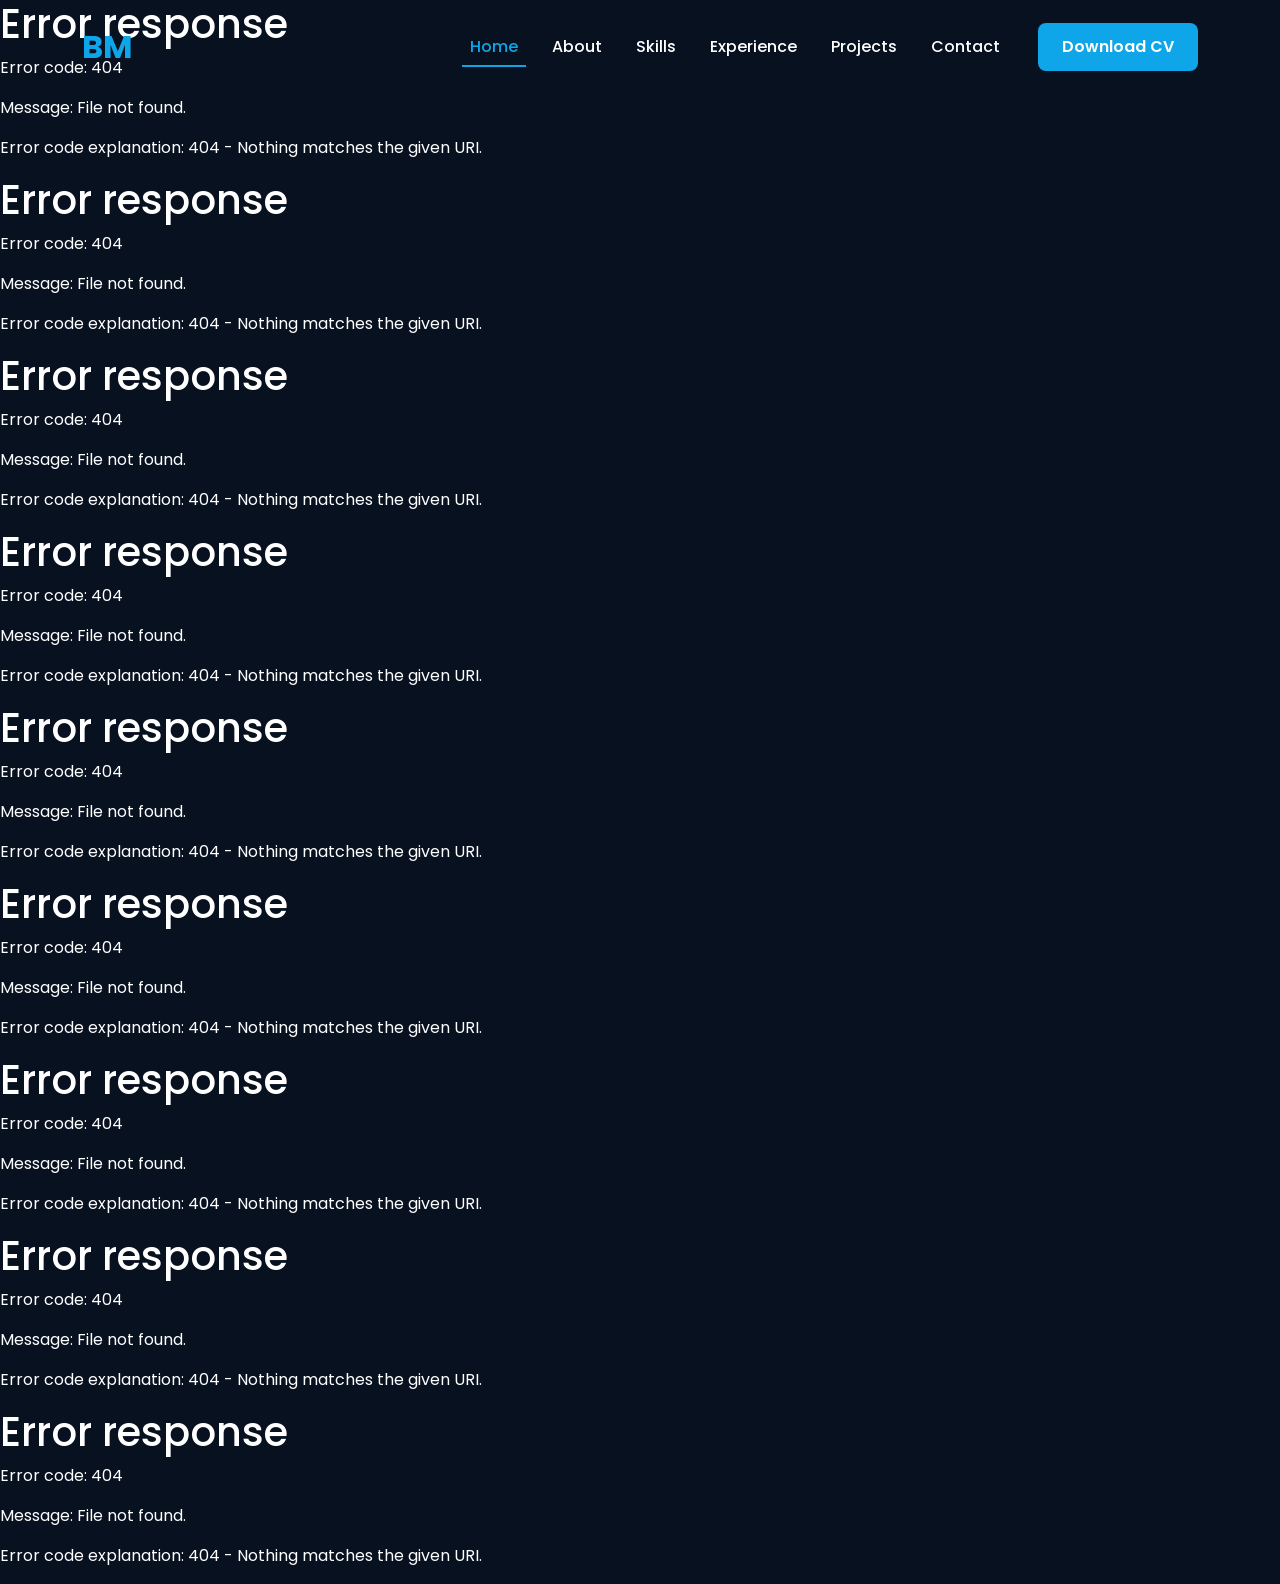
==== index.html @ cdaa511b "Initial portfolio project setup" ====
<!DOCTYPE html>
<html lang="en">

<head>

    <meta charset="UTF-8">

    <meta name="viewport" content="width=device-width, initial-scale=1.0">

    <title>Bittu Majumder | Frontend Developer</title>

    <!-- Bootstrap -->

    <link href="https://cdn.jsdelivr.net/npm/bootstrap@5.3.7/dist/css/bootstrap.min.css" rel="stylesheet">

    <!-- Font Awesome -->

    <link rel="stylesheet"
        href="https://cdnjs.cloudflare.com/ajax/libs/font-awesome/6.7.2/css/all.min.css">

    <!-- Google Font -->

    <link rel="preconnect" href="https://fonts.googleapis.com">

    <link rel="preconnect" href="https://fonts.gstatic.com" crossorigin>

    <link href="https://fonts.googleapis.com/css2?family=Poppins:wght@300;400;500;600;700;800&display=swap"
        rel="stylesheet">

    <!-- CSS -->

    <link rel="stylesheet" href="css/style.css">

    <link rel="stylesheet" href="css/responsive.css">

</head>

<body>

    <div id="navbar"></div>

    <div id="hero"></div>

    <div id="about"></div>

    <div id="skills"></div>

    <div id="experience"></div>

    <div id="education"></div>

    <div id="project"></div>

    <div id="certificate"></div>

    <div id="contact"></div>

    <div id="footer"></div>

    <!-- Bootstrap -->

    <script src="https://cdn.jsdelivr.net/npm/bootstrap@5.3.7/dist/js/bootstrap.bundle.min.js"></script>

    <!-- Include -->

    <script src="js/include.js"></script>

    <!-- JS -->

    <script src="js/script.js"></script>

</body>

</html>
---- css/style.css ----
/*====================================

        Common CSS Start

====================================*/

*{

    margin:0;
    padding:0;
    box-sizing:border-box;

}

body{

    font-family:'Poppins',sans-serif;
    background:#08111f;
    color:#ffffff;
    overflow-x:hidden;

}

a{

    text-decoration:none;

}

ul{

    list-style:none;
    margin:0;
    padding:0;

}

img{

    width:100%;
    display:block;

}

/*====================================

        Navbar Start

====================================*/

.main_menu{

    width:100%;
    padding:18px 0;
    position:fixed;
    top:0;
    left:0;
    z-index:999;
    transition:.4s;
}

.logo{

    color:#fff !important;
    font-size:32px;
    font-weight:700;
}

.logo span{

    color:#0ea5e9;

}

.menu_list li{

    margin-left:18px;

}

.menu_list li a{

    color:#fff;
    font-size:16px;
    font-weight:500;
    transition:.3s;
    position:relative;

}

.menu_list li a:hover{

    color:#0ea5e9;

}

.menu_list li a::after{

    position:absolute;
    content:"";
    left:0;
    bottom:0;
    width:0%;
    height:2px;
    background:#0ea5e9;
    transition:.3s;

}

.menu_list li a:hover::after{

    width:100%;

}

.cv_btn{

    margin-left:30px;
    padding:12px 24px;
    border-radius:8px;
    background:#0ea5e9;
    color:#fff;
    font-weight:600;
    transition:.3s;

}

.cv_btn:hover{

    background:#0284c7;
    color:#fff;

}

.menu_btn{

    border:none;

}

.menu_btn:focus{

    box-shadow:none;

}

.menu_btn i{

    color:#fff;
    font-size:28px;

}

.menu_list li a.active{

    color:#0ea5e9 !important;

}

.menu_list li a.active::after{

    width:100%;

}

/*====================================

        Mobile Menu

====================================*/

@media(max-width:991px){

.main_menu{

    background:#08111f;
    padding:15px 0;

}

.menu_list{

    margin-top:20px;

}

.menu_list li{

    margin-left:0;
    margin-bottom:12px;

}

.cv_btn{

    display:inline-block;
    margin-top:15px;
    margin-left:0;

}

}
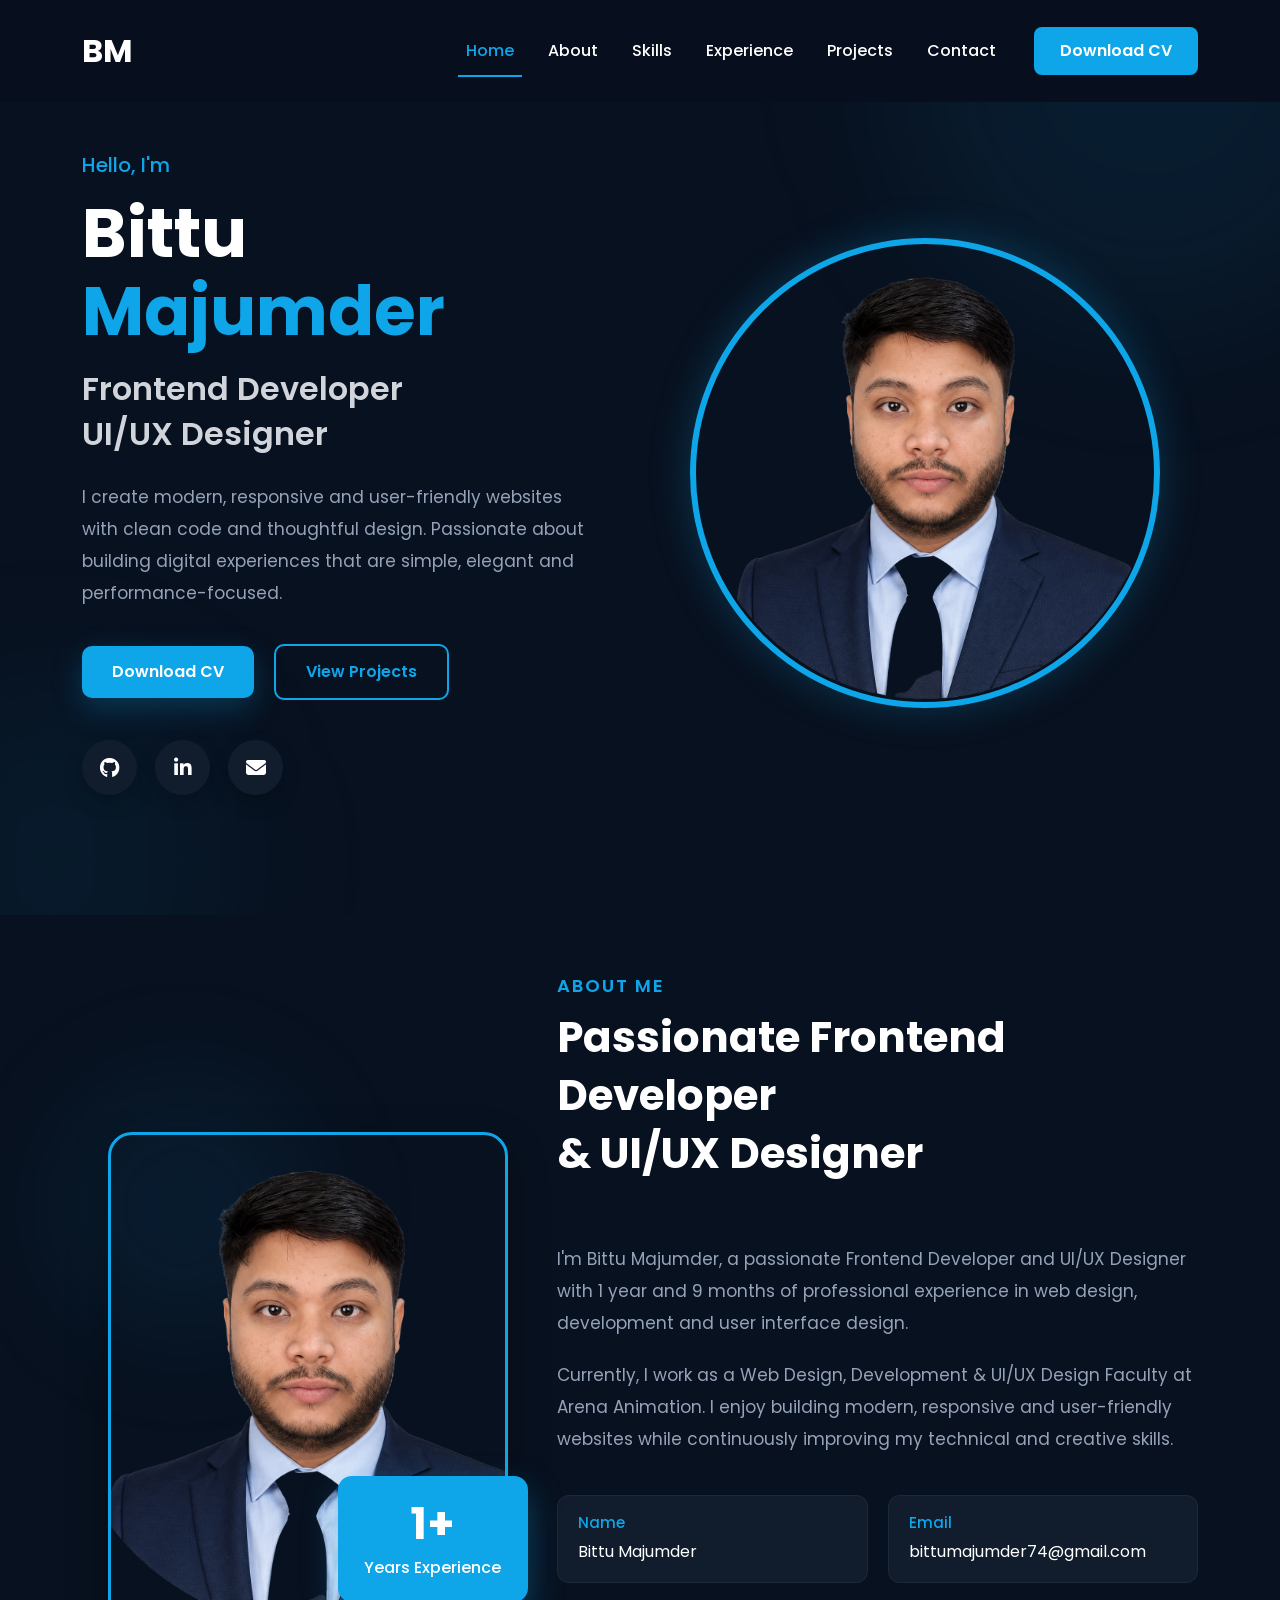
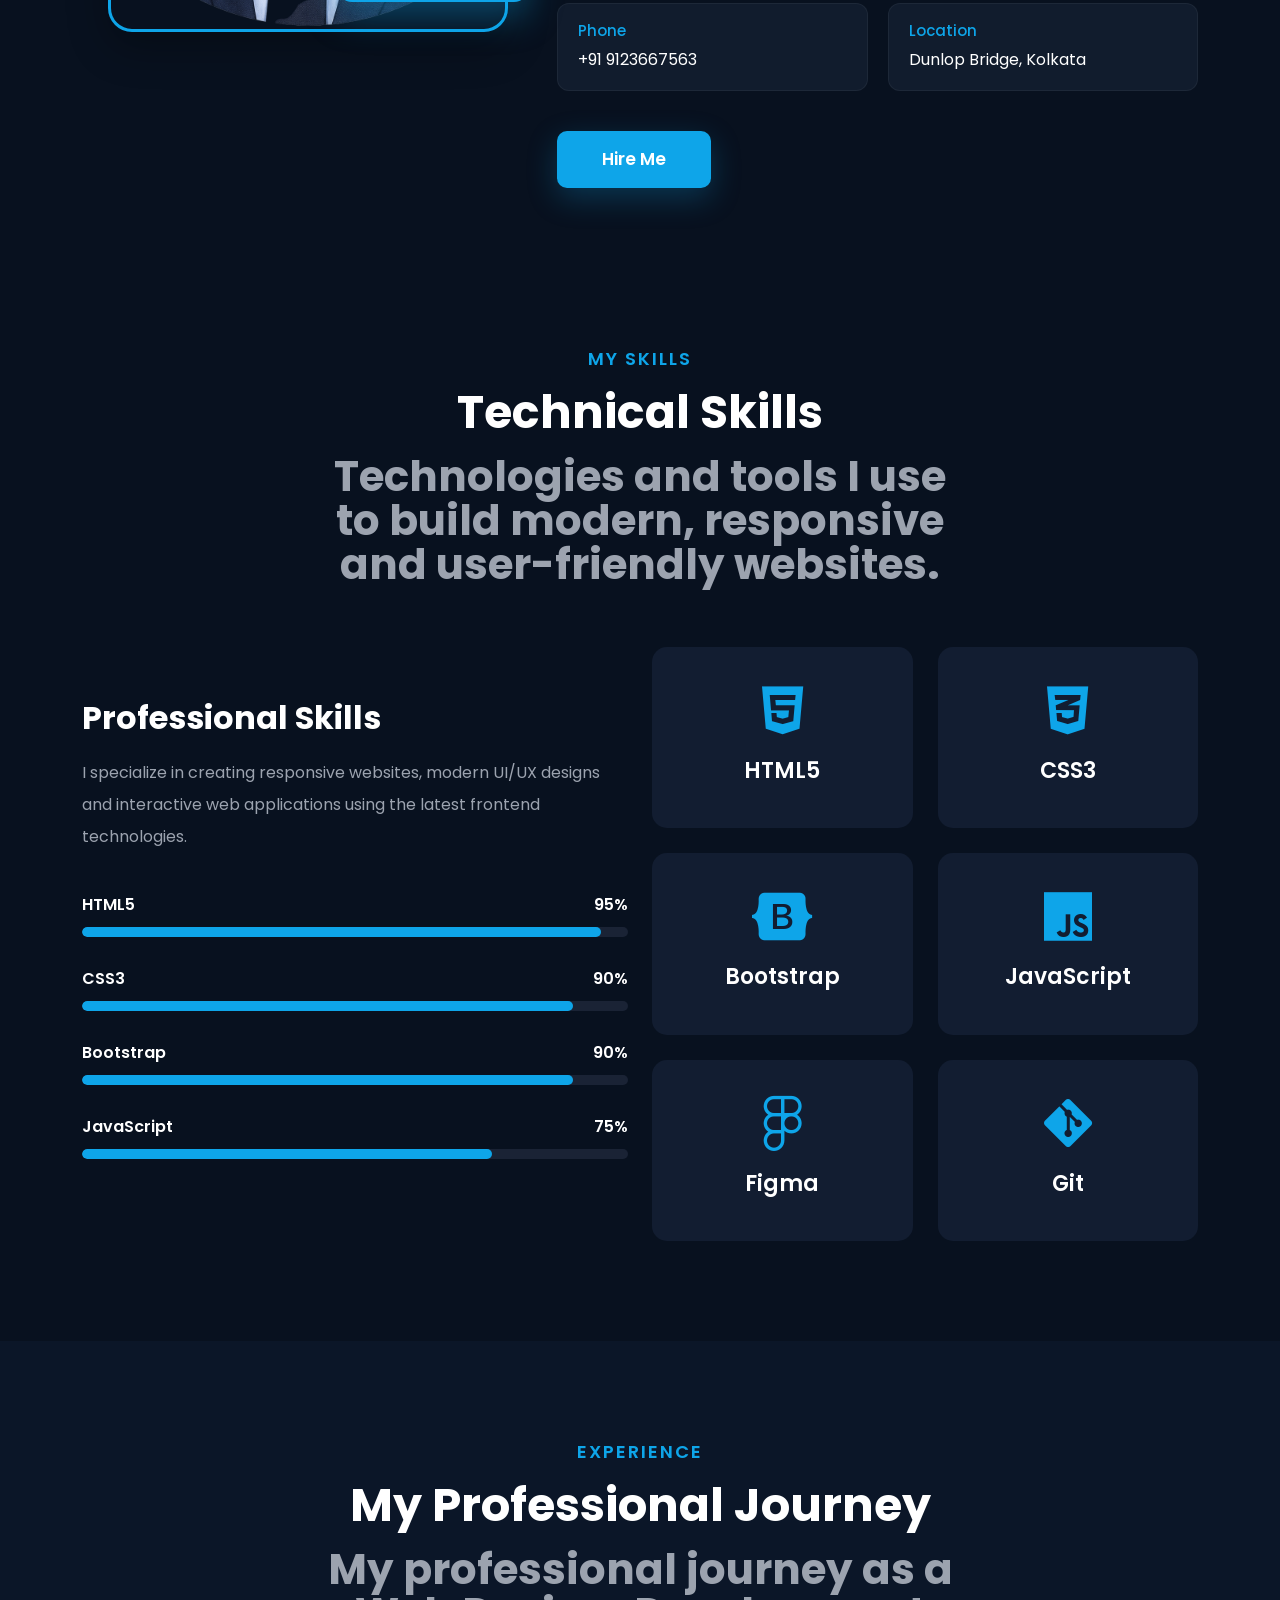
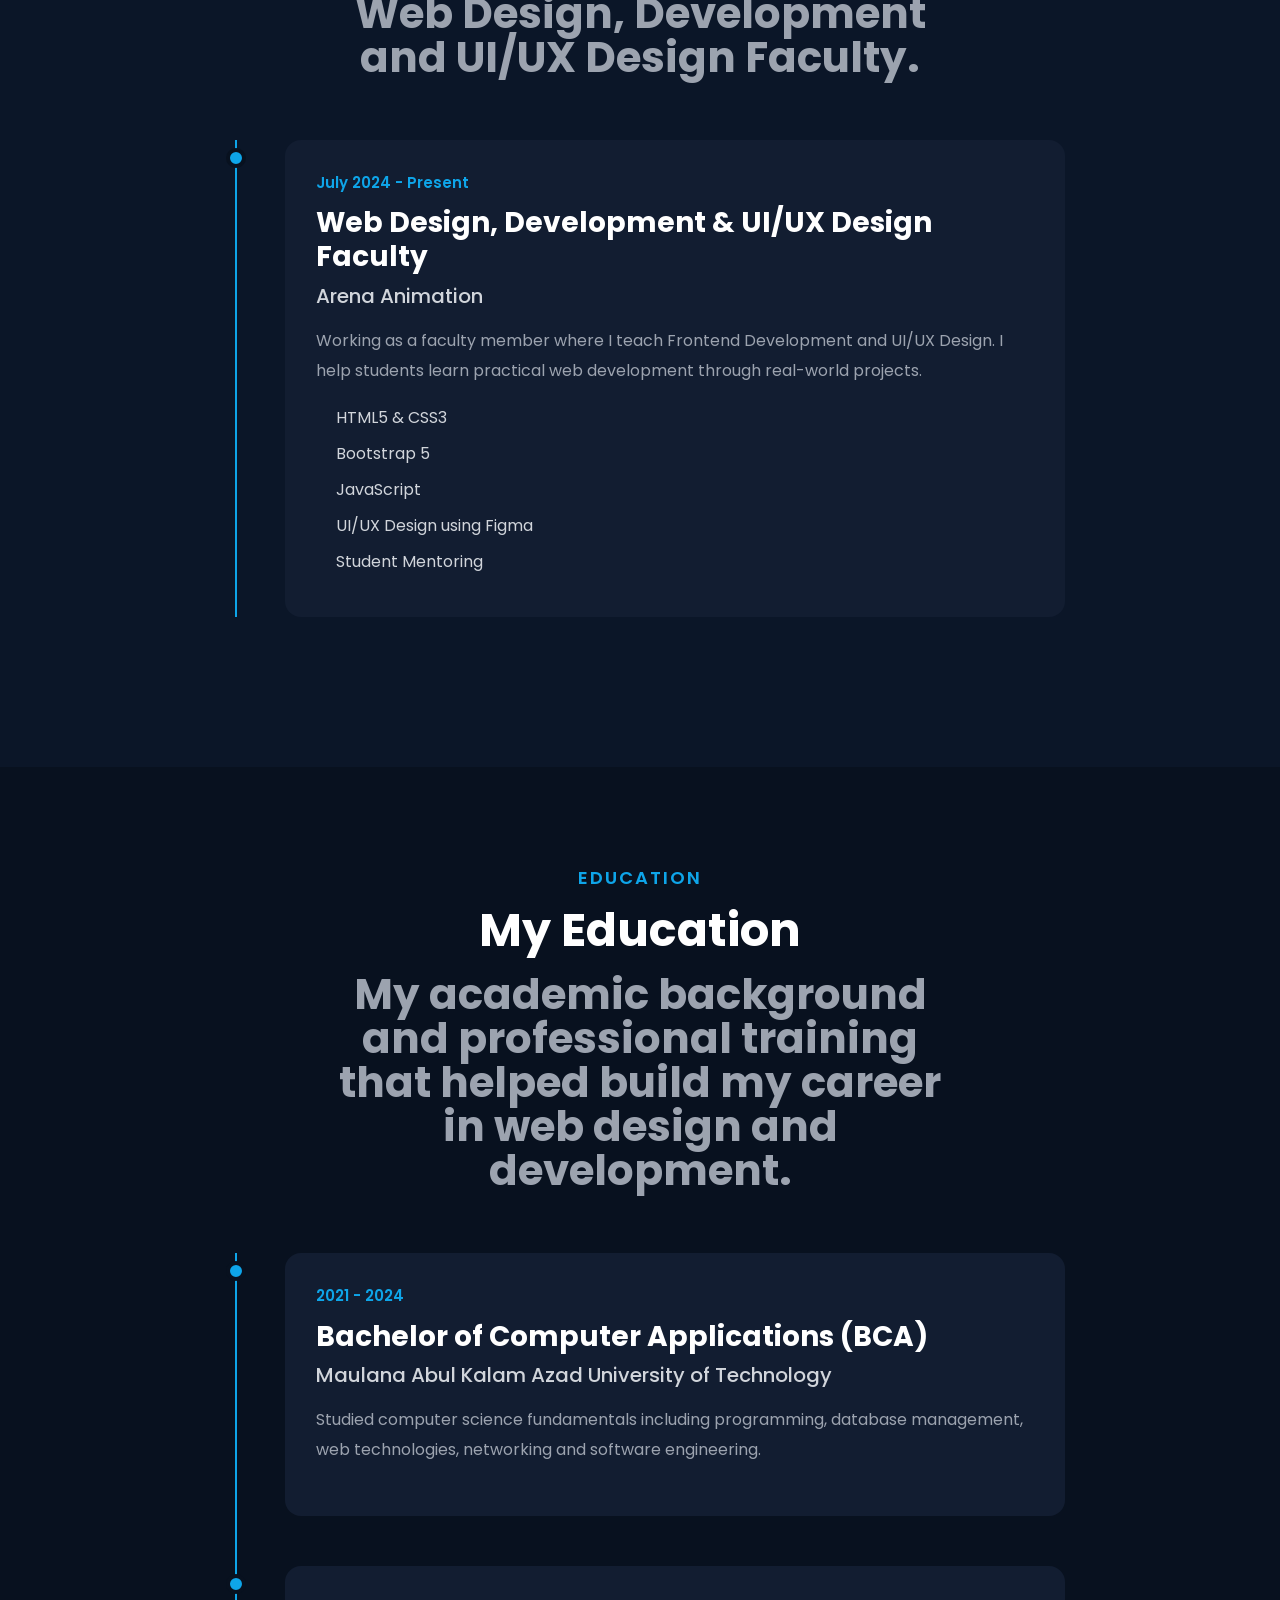
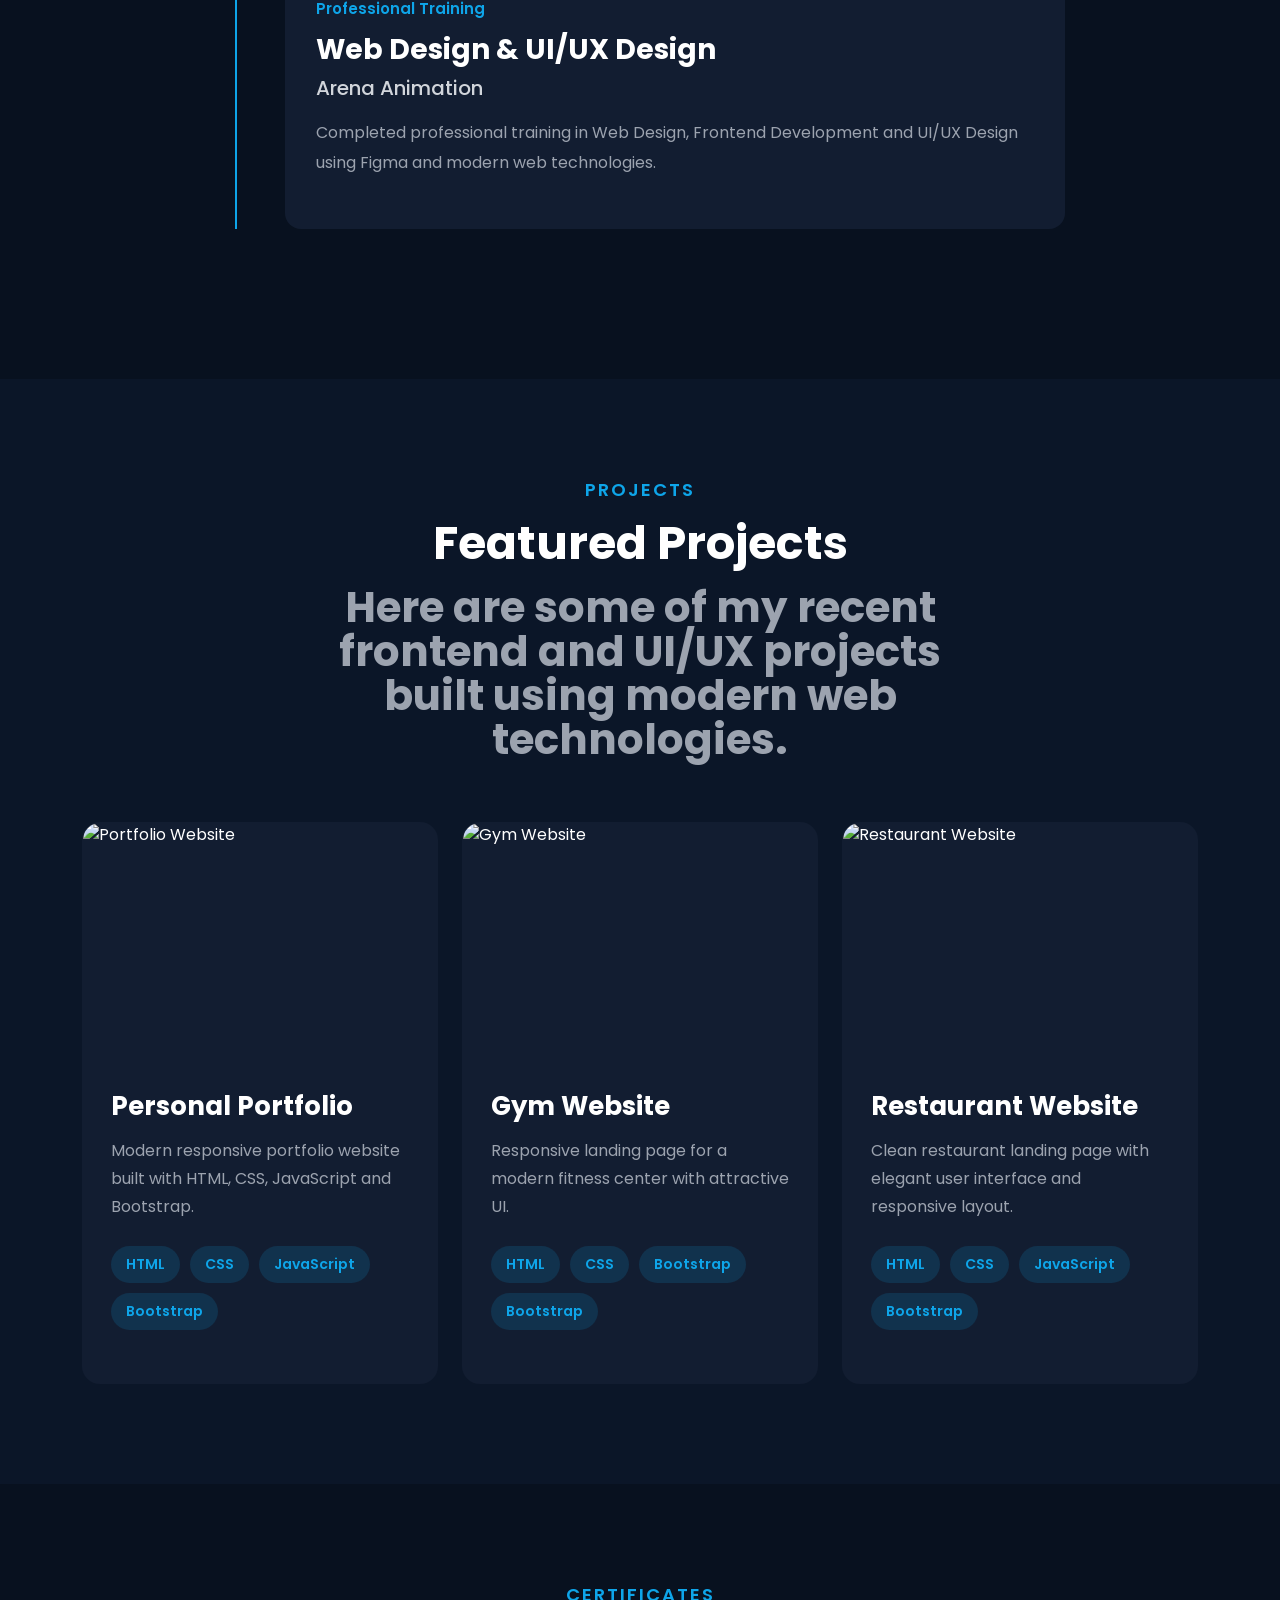
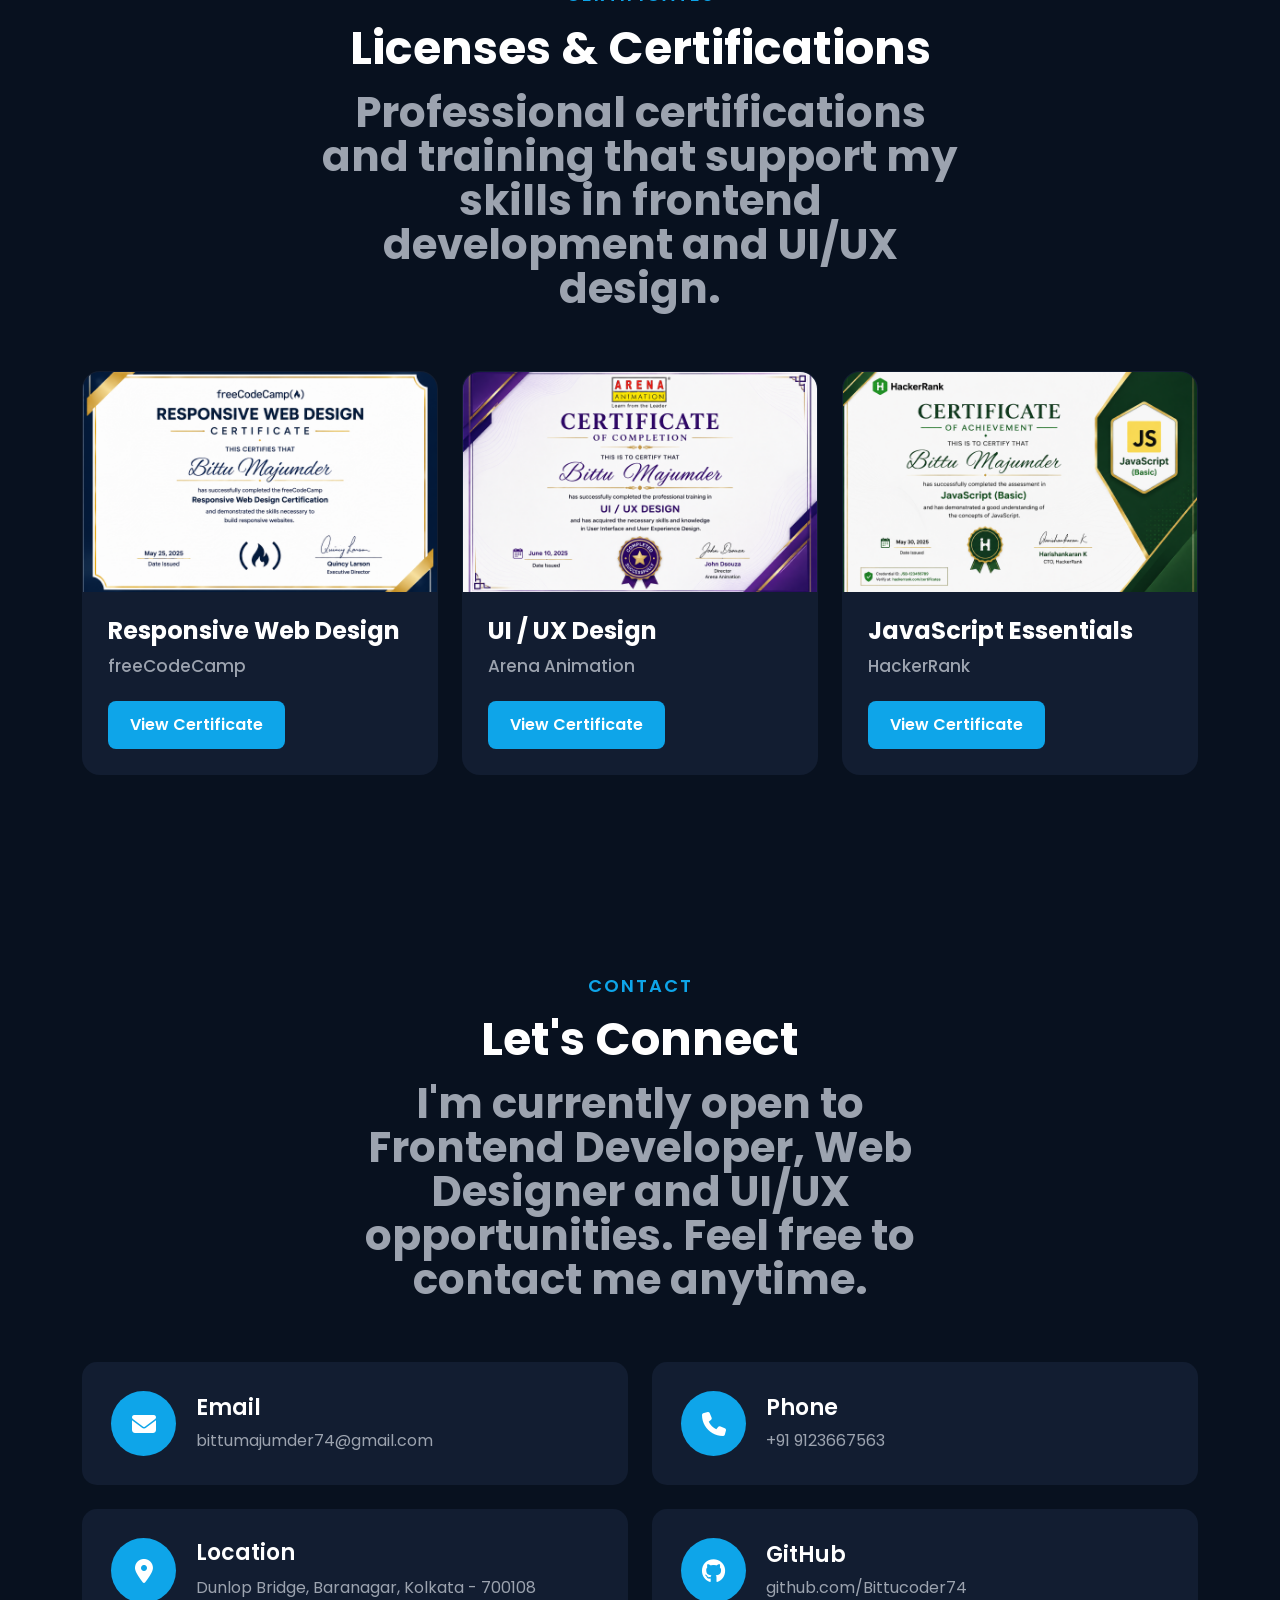
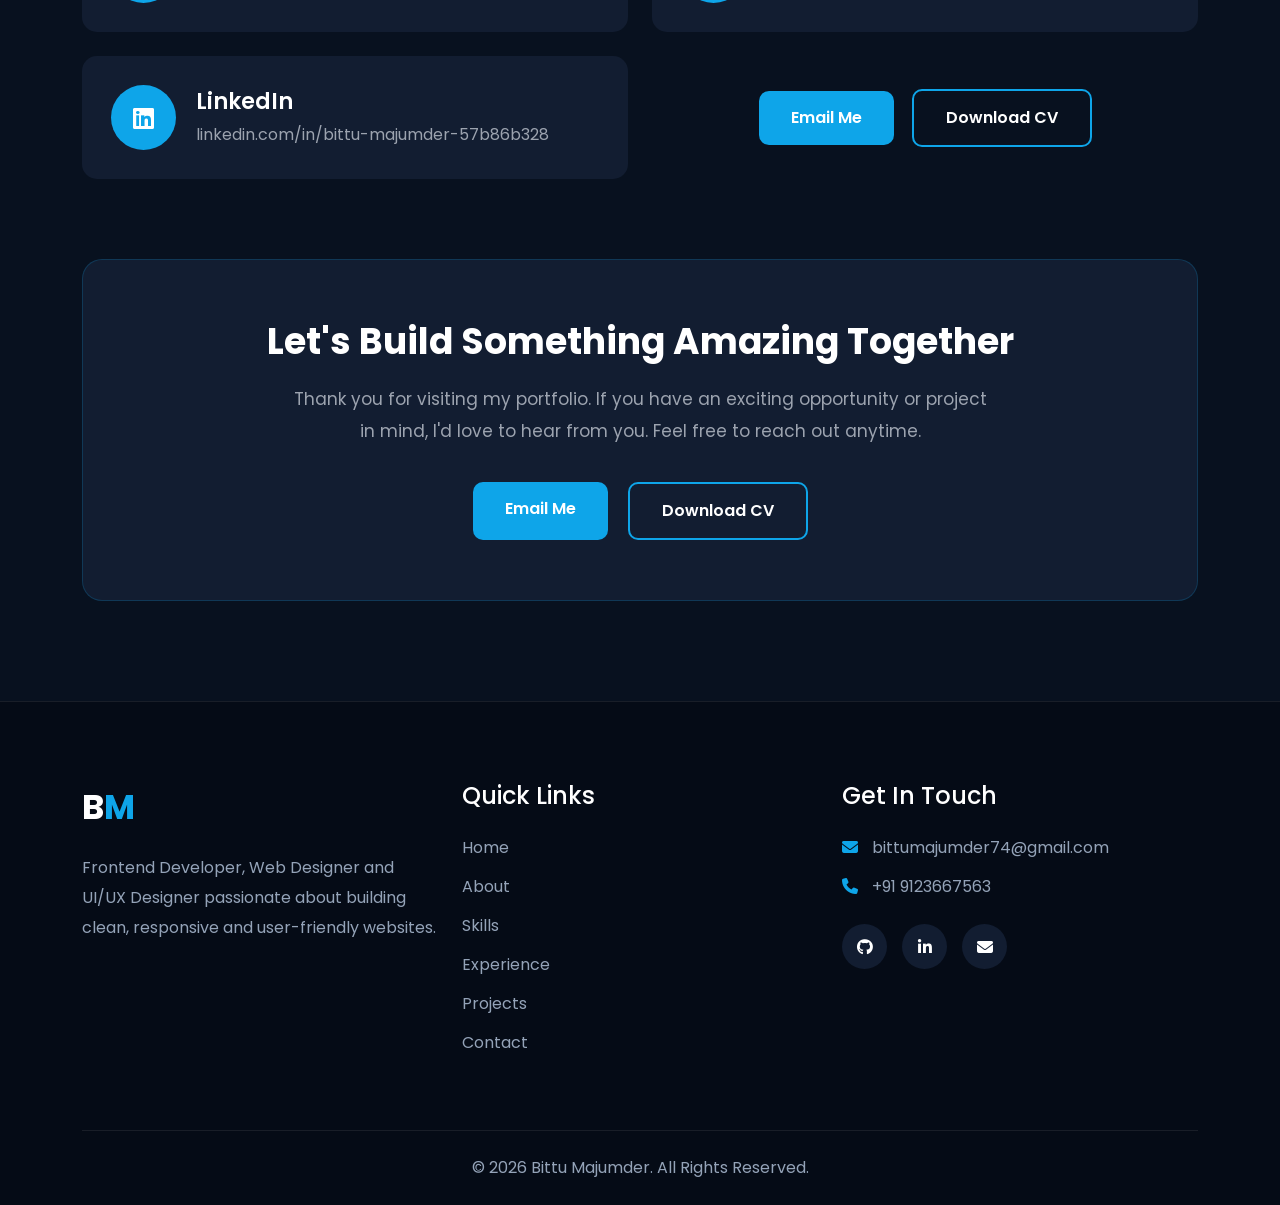
==== commit b1c52bb7: "Add Certificates, Contact and Footer sections" ====
--- a/index.html
+++ b/index.html
@@ -34,6 +34,8 @@
     <link rel="stylesheet" href="css/responsive.css">
 
 </head>
+
+<script src="https://cdn.jsdelivr.net/npm/@emailjs/browser@4/dist/email.min.js"></script>
 
 <body>
 
--- a/css/style.css
+++ b/css/style.css
@@ -9,6 +9,13 @@
     margin:0;
     padding:0;
     box-sizing:border-box;
+
+
+}
+
+html{
+
+    scroll-behavior:smooth;
 
 }
 
@@ -42,28 +49,42 @@
 
 }
 
-/*====================================
-
-        Navbar Start
-
-====================================*/
+/*==========================
+        NAVBAR
+==========================*/
+
+.navbar_area{
+
+    position: fixed;
+    top: 0;
+    left: 0;
+    width: 100%;
+    z-index: 999;
+}
 
 .main_menu{
 
-    width:100%;
-    padding:18px 0;
-    position:fixed;
-    top:0;
-    left:0;
-    z-index:999;
+    padding:22px 0;
     transition:.4s;
+    background:rgba(8,15,30,.92);
+    backdrop-filter:blur(12px);
+    -webkit-backdrop-filter:blur(12px);
+
 }
 
 .logo{
 
-    color:#fff !important;
     font-size:32px;
     font-weight:700;
+    color:#ffffff !important;
+    text-decoration:none;
+
+}
+
+.logo:hover{
+
+    color:#ffffff !important;
+
 }
 
 .logo span{
@@ -72,34 +93,36 @@
 
 }
 
-.menu_list li{
+/* Menu */
+
+.menu_list .nav-item{
 
     margin-left:18px;
 
 }
 
-.menu_list li a{
-
-    color:#fff;
+.menu_list .nav-link{
+
+    color:#ffffff !important;
     font-size:16px;
     font-weight:500;
+    position:relative;
     transition:.3s;
-    position:relative;
-
-}
-
-.menu_list li a:hover{
-
-    color:#0ea5e9;
-
-}
-
-.menu_list li a::after{
-
+
+}
+
+.menu_list .nav-link:hover{
+
+    color:#0ea5e9 !important;
+
+}
+
+.menu_list .nav-link::after{
+
+    content:"";
     position:absolute;
-    content:"";
     left:0;
-    bottom:0;
+    bottom:-6px;
     width:0%;
     height:2px;
     background:#0ea5e9;
@@ -107,96 +130,1871 @@
 
 }
 
-.menu_list li a:hover::after{
+.menu_list .nav-link:hover::after{
 
     width:100%;
 
 }
 
+.menu_list .nav-link.active{
+
+    color:#0ea5e9 !important;
+
+}
+
+.menu_list .nav-link.active::after{
+
+    width:100%;
+
+}
+
+/* Button */
+
 .cv_btn{
 
     margin-left:30px;
-    padding:12px 24px;
+    padding:12px 26px;
+    background:#0ea5e9;
+    color:#fff;
+    text-decoration:none;
+    border-radius:8px;
+    font-weight:600;
+    transition:.3s;
+
+}
+
+.cv_btn:hover{
+
+    background:#0284c7;
+    color:#fff;
+
+}
+
+/* Mobile Button */
+
+.menu_btn{
+
+    border:none;
+
+}
+
+.menu_btn:focus{
+
+    box-shadow:none;
+
+}
+
+.menu_btn i{
+
+    color:#ffffff;
+    font-size:28px;
+
+}
+
+/* Sticky */
+
+.menu_fixed{
+
+    padding:16px 0;
+    background:rgba(8,15,30,.95);
+    box-shadow:0 8px 20px rgba(0,0,0,.25);
+
+}
+/*====================================
+
+        Hero Section Start
+
+====================================*/
+
+.hero_area{
+
+    width:100%;
+    min-height:100vh;
+    display:flex;
+    align-items:center;
+    padding:150px 0 120px;
+}
+
+.hero_left{
+
+    padding-right:40px;
+
+}
+
+.hero_subtitle{
+
+    color:#0ea5e9;
+    font-size:20px;
+    font-weight:500;
+    margin-bottom:15px;
+
+}
+
+.hero_title{
+
+    color:#ffffff;
+    font-size:68px;
+    font-weight:700;
+    line-height:78px;
+    margin-bottom:15px;
+
+}
+
+.hero_title span{
+
+    color:#0ea5e9;
+
+}
+
+.hero_designation{
+
+    color:#d1d5db;
+    font-size:32px;
+    font-weight:600;
+    line-height:45px;
+    margin-bottom:25px;
+
+}
+
+.hero_text{
+
+    max-width:550px;
+    color:#94a3b8;
+    font-size:17px;
+    line-height:32px;
+    margin-bottom:35px;
+
+}
+
+.hero_area{
+
+    position:relative;
+    overflow:hidden;
+
+}
+
+.hero_area::before{
+
+    position:absolute;
+    content:"";
+    width:500px;
+    height:500px;
+    border-radius:50%;
+    background:rgba(14,165,233,.08);
+    top:-180px;
+    right:-120px;
+    filter:blur(80px);
+
+}
+
+.hero_area::after{
+
+    position:absolute;
+    content:"";
+    width:350px;
+    height:350px;
+    border-radius:50%;
+    background:rgba(14,165,233,.06);
+    bottom:-120px;
+    left:-120px;
+    filter:blur(80px);
+
+}
+
+.hero_left,
+.hero_right{
+
+    position:relative;
+    z-index:2;
+
+}
+
+/* ===== Hero Button Section Start */
+.hero_btn{
+
+    display:flex;
+    align-items:center;
+    gap:20px;
+    margin-bottom:40px;
+    
+
+}
+
+.download_btn{
+
+    background:#0ea5e9;
+    color:#fff;
+    padding:14px 30px;
+    border-radius:10px;
+    font-size:16px;
+    font-weight:600;
+    transition:all .4s ease;
+    box-shadow:0 10px 30px rgba(14,165,233,.25);
+
+}
+
+.download_btn:hover{
+
+    background:#0284c7;
+    color:#fff;
+    transform:translateY(-3px);
+
+}
+
+.project_btn{
+
+    border:2px solid #0ea5e9;
+    color:#0ea5e9;
+    padding:14px 30px;
+    border-radius:10px;
+    font-size:16px;
+    font-weight:600;
+    transition:all .4s ease;
+
+}
+
+.project_btn:hover{
+
+    background:#0ea5e9;
+    color:#fff;
+    transform:translateY(-3px);
+
+}
+
+/* Hero Social Icon Css Start */
+
+.hero_social{
+
+    display:flex;
+    align-items:center;
+    gap:18px;
+
+}
+
+.hero_social a{
+
+    width:55px;
+    height:55px;
+    font-size:20px;
+    background:#111c2d;
+    border-radius:50%;
+    display:flex;
+    justify-content:center;
+    align-items:center;
+    color:#fff;
+    transition:.4s;
+    box-shadow:0 8px 20px rgba(0,0,0,.20);
+
+}
+
+.hero_social a:hover{
+
+    background:#0ea5e9;
+    color:#fff;
+    transform:translateY(-6px) scale(1.08);
+
+}
+
+/* Hero Image Css start */
+
+.hero_right{
+
+    display:flex;
+    justify-content:center;
+    align-items:center;
+
+}
+
+.hero_img{
+
+    width:470px;
+    height:470px;
+    border-radius:50%;
+    overflow:hidden;
+    border:6px solid #0ea5e9;
+    box-shadow:0px 0px 40px rgba(14,165,233,.25);
+    transition:.4s;
+    animation:floatImage 4s ease-in-out infinite;
+
+
+}
+
+.hero_img:hover{
+
+    transform:scale(1.03);
+    box-shadow:0px 0px 60px rgba(14,165,233,.45);
+
+}
+
+.hero_img img{
+
+    width:100%;
+    height:100%;
+    object-fit:cover;
+
+}
+
+@keyframes floatImage{
+
+    0%{
+
+        transform:translateY(0px);
+
+    }
+
+    50%{
+
+        transform:translateY(-10px);
+
+    }
+
+    100%{
+
+        transform:translateY(0px);
+
+    }
+
+}
+
+/*====================================
+
+        About Section Start
+
+====================================*/
+
+.about_area{
+
+    width:100%;
+    padding:60px 0;
+    position:relative;
+
+}
+
+#about{
+
+    scroll-margin-top:100px;
+
+}
+
+.section_subtitle{
+
+    color:#0ea5e9;
+    font-size:18px;
+    font-weight:600;
+    text-transform:uppercase;
+    letter-spacing:2px;
+    margin-bottom:12px;
+
+}
+
+.section_title{
+
+    color:#ffffff;
+    font-size:42px;
+    font-weight:700;
+    line-height:58px;
+    margin-bottom:25px;
+
+}
+
+.about_text{
+
+    color:#94a3b8;
+    font-size:17px;
+    line-height:32px;
+    margin-bottom:20px;
+
+}
+
+/* ABOUT IMAGE CSS START */
+
+.about_img{
+
+    position:relative;
+    width:400px;
+    margin:auto;
+
+}
+
+.about_img img{
+
+    width:100%;
+    height:500px;
+    object-fit:cover;
+    border-radius:24px;
+    border:3px solid #0ea5e9;
+    box-shadow:0 15px 40px rgba(0,0,0,.30);
+    transition:all .4s ease;
+
+}
+
+.about_img img:hover{
+
+    border-color:#38bdf8;
+    transform:scale(1.03);
+
+}
+
+.about_img::before{
+
+    position:absolute;
+    content:"";
+    width:250px;
+    height:250px;
+    background:rgba(14,165,233,.08);
+    border-radius:50%;
+    top:-50px;
+    left:-50px;
+    filter:blur(60px);
+    z-index:-1;
+
+}
+
+/* EXPERIENCE CARD CSS START */
+
+/* .about_img::after{
+
+    position:absolute;
+    content:"1+ Years\nExperience";
+    white-space:pre;
+    right:-25px;
+    bottom:25px;
+    background:#0ea5e9;
+    color:#fff;
+    padding:18px 25px;
+    border-radius:12px;
+    font-size:20px;
+    font-weight:700;
+    text-align:center;
+    box-shadow:0px 15px 35px rgba(14,165,233,.35);
+
+} */
+
+.experience_box{
+
+    position:absolute;
+    right:-20px;
+    bottom:30px;
+    width:190px;
+    background:#0ea5e9;
+    color:#fff;
+    text-align:center;
+    padding:22px 15px;
+    border-radius:14px;
+    box-shadow:0 15px 35px rgba(14,165,233,.35);
+
+}
+
+.experience_box h3{
+
+    font-size:44px;
+    font-weight:700;
+    margin-bottom:5px;
+
+}
+
+.experience_box p{
+
+    margin:0;
+    font-size:16px;
+    font-weight:500;
+
+}
+
+/* ABOUT INFO CSS START */
+
+.about_info{
+
+    display:grid;
+    grid-template-columns:repeat(2,1fr);
+    gap:20px;
+    margin:40px 0;
+
+}
+
+.info_box{
+
+    background:#111c2d;
+    border:1px solid rgba(255,255,255,.05);
+    padding:18px 20px;
+    border-radius:12px;
+    transition:all .35s ease;
+
+}
+
+.info_box:hover{
+
+    transform:translateY(-8px);
+    border-color:#0ea5e9;
+    box-shadow:0 10px 25px rgba(14,165,233,.15);
+
+}
+
+.info_box h6{
+
+    color:#0ea5e9;
+    font-size:15px;
+    margin-bottom:8px;
+
+}
+
+.info_box p{
+
+    color:#fff;
+    font-size:16px;
+    margin:0;
+
+}
+
+/* HIRE BUTTON CSS START */
+
+.hire_btn{
+
+    display:inline-block;
+    background:#0ea5e9;
+    color:#fff;
+    padding:16px 45px;
+    font-size:17px;
+    border-radius:10px;
+    font-weight:600;
+    transition:all .4s ease;
+    box-shadow:0 10px 30px rgba(14,165,233,.25);
+
+}
+
+.hire_btn:hover{
+
+    background:#0284c7;
+    color:#fff;
+    transform:translateY(-3px);
+
+}
+
+.about_content{
+
+    max-width:650px;
+
+}
+
+/*====================================
+
+        About Responsive
+
+====================================*/
+
+@media(max-width:991px){
+
+.about_area{
+
+    padding:80px 0;
+
+}
+
+.about_img{
+
+    width:300px;
+    margin-bottom:50px;
+
+}
+
+.section_title{
+
+    font-size:38px;
+    line-height:54px;
+
+}
+
+.about_info{
+
+    grid-template-columns:1fr;
+
+}
+
+}
+
+/*==========================
+      SKILLS SECTION
+==========================*/
+
+.skills_section{
+
+    padding:100px 0;
+    background:#08111f;
+
+}
+
+/* Section Title */
+
+.section_title{
+
+    margin-bottom:60px;
+
+}
+
+.section_title h5{
+
+    color:#0ea5e9;
+    font-size:18px;
+    font-weight:600;
+    text-transform:uppercase;
+    letter-spacing:2px;
+
+}
+
+.section_title h2{
+
+    color:#ffffff;
+    font-size:46px;
+    font-weight:700;
+    margin:15px 0;
+
+}
+
+.section_title p{
+
+    color:#9ca3af;
+    max-width:650px;
+    margin:auto;
+    line-height:44px;
+
+}
+
+/* Left Side */
+
+.skills_left h3{
+
+    color:#ffffff;
+    font-size:32px;
+    font-weight:700;
+    margin-bottom:20px;
+
+}
+
+.skills_left p{
+
+    color:#9ca3af;
+    line-height:32px;
+    margin-bottom:40px;
+
+}
+
+/* Skill Item */
+
+.skill_item{
+
+    margin-bottom:30px;
+
+}
+
+.skill_info{
+
+    display:flex;
+    justify-content:space-between;
+    margin-bottom:10px;
+
+}
+
+.skill_info span{
+
+    color:#ffffff;
+    font-size:16px;
+    font-weight:600;
+
+}
+
+/* Progress */
+
+.progress{
+
+    height:10px;
+    border-radius:50px;
+    background:#1a2335;
+    overflow:hidden;
+
+}
+
+.progress-bar{
+
+    width:0;
+    height:100%;
+    border-radius:50px;
+    background:#0ea5e9;
+    transition:width 1.5s ease;
+
+}
+
+/* Right Side */
+
+.skills_cards{
+
+    display:grid;
+    grid-template-columns:repeat(2,1fr);
+    gap:25px;
+
+}
+
+.skill_card{
+
+    background:#121d31;
+    padding:35px 20px;
+    border-radius:15px;
+    text-align:center;
+    transition:.4s;
+    border:1px solid transparent;
+
+}
+
+.skill_card:hover{
+
+    transform:translateY(-8px);
+    border-color:#0ea5e9;
+
+}
+
+.skill_card i{
+
+    font-size:55px;
+    color:#0ea5e9;
+    margin-bottom:20px;
+
+}
+
+.skill_card h4{
+
+    color:#ffffff;
+    font-size:22px;
+    font-weight:600;
+
+}
+
+/*==========================
+
+    EXPERIENCE SECTION
+
+==========================*/
+
+.experience_area{
+
+    padding:100px 0;
+    background:#0b1628;
+
+}
+
+.timeline{
+
+    position:relative;
+    max-width:850px;
+    margin:60px auto 0;
+
+}
+
+.timeline::before{
+
+    content:"";
+    position:absolute;
+    left:20px;
+    top:0;
+    width:2px;
+    height:100%;
+    background:#0ea5e9;
+
+}
+
+.timeline_item{
+
+    position:relative;
+    padding-left:70px;
+    margin-bottom:50px;
+
+}
+
+.timeline_dot{
+
+    position:absolute;
+    left:11px;
+    top:8px;
+    width:20px;
+    height:20px;
+    background:#0ea5e9;
+    border-radius:50%;
+    border:4px solid #08111f;
+
+}
+
+.timeline_content{
+
+    background:#121d31;
+    padding:30px;
+    border-radius:16px;
+    transition:.4s;
+    border:1px solid transparent;
+
+}
+
+.timeline_content:hover{
+
+    transform:translateY(-8px);
+    border-color:#0ea5e9;
+    box-shadow:0 15px 40px rgba(14,165,233,.18);
+
+}
+
+.timeline_date{
+
+    display:inline-block;
+    color:#0ea5e9;
+    font-size:15px;
+    font-weight:600;
+    margin-bottom:12px;
+
+}
+
+.timeline_content h3{
+
+    color:#ffffff;
+    font-size:28px;
+    font-weight:700;
+    margin-bottom:10px;
+
+}
+
+.timeline_content h4{
+
+    color:#d1d5db;
+    font-size:20px;
+    margin-bottom:18px;
+
+}
+
+.timeline_content p{
+
+    color:#9ca3af;
+    line-height:30px;
+    margin-bottom:20px;
+
+}
+
+.timeline_content ul{
+
+    margin:0;
+    padding-left:20px;
+
+}
+
+.timeline_content ul li{
+
+    color:#d1d5db;
+    margin-bottom:12px;
+
+}
+
+/* ==== Responsive Experience CSS */
+
+@media (max-width:768px){
+
+    .timeline::before{
+
+        left:10px;
+
+    }
+
+    .timeline_item{
+
+        padding-left:45px;
+
+    }
+
+    .timeline_dot{
+
+        left:1px;
+
+    }
+
+    .timeline_content{
+
+        padding:22px;
+
+    }
+
+    .timeline_content h3{
+
+        font-size:22px;
+
+    }
+
+}
+
+/*==========================
+
+    EDUCATION SECTION
+
+==========================*/
+
+.education_area{
+
+    padding:100px 0;
+    background:#08111f;
+
+}
+
+/*==========================
+
+        PROJECT SECTION
+
+==========================*/
+
+.project_area{
+
+    padding:100px 0;
+    background:#0b1628;
+
+}
+
+/* Project Card */
+
+.project_card{
+
+    background:#121d31;
+    border-radius:18px;
+    overflow:hidden;
+    transition:.4s;
+    border:1px solid transparent;
+    height:100%;
+
+}
+
+.project_card:hover{
+
+    transform:translateY(-10px);
+    border-color:#0ea5e9;
+    box-shadow:0 18px 40px rgba(14,165,233,.18);
+
+}
+
+/* Image */
+
+.project_image{
+
+    overflow:hidden;
+
+}
+
+.project_image img{
+
+    width:100%;
+    height:240px;
+    object-fit:cover;
+    transition:.5s;
+
+}
+
+.project_card:hover .project_image img{
+
+    transform:scale(1.08);
+
+}
+
+/* Content */
+
+.project_content{
+
+    padding:28px;
+
+}
+
+.project_content h3{
+
+    color:#ffffff;
+    font-size:26px;
+    font-weight:700;
+    margin-bottom:15px;
+
+}
+
+.project_content p{
+
+    color:#9ca3af;
+    line-height:28px;
+    margin-bottom:25px;
+
+}
+
+/* Tags */
+
+.project_tags{
+
+    display:flex;
+    flex-wrap:wrap;
+    gap:10px;
+    margin-bottom:25px;
+
+}
+
+.project_tags span{
+
+    background:rgba(14,165,233,.15);
+    color:#0ea5e9;
+    padding:8px 15px;
+    border-radius:30px;
+    font-size:14px;
+    font-weight:600;
+
+}
+
+/* Buttons */
+
+.project_btn{
+
+    display:flex;
+    gap:15px;
+
+}
+
+.project_btn a{
+
+    flex:1;
+    text-align:center;
+    padding:12px 18px;
+    border-radius:8px;
+    text-decoration:none;
+    font-weight:600;
+    transition:.3s;
+
+}
+
+/* Live Demo */
+
+.project_btn a:first-child{
+
+    background:#0ea5e9;
+    color:#ffffff;
+
+}
+
+.project_btn a:first-child:hover{
+
+    background:#0284c7;
+
+}
+
+/* GitHub */
+
+.project_btn a:last-child{
+
+    border:1px solid #0ea5e9;
+    color:#0ea5e9;
+
+}
+
+.project_btn a:last-child:hover{
+
+    background:#0ea5e9;
+    color:#ffffff;
+
+}
+
+/*==========================
+
+    PROJECT OVERLAY
+
+==========================*/
+
+.project_image{
+
+    position:relative;
+    overflow:hidden;
+
+}
+
+.project_overlay{
+
+    position:absolute;
+    top:0;
+    left:0;
+    width:100%;
+    height:100%;
+
+    background:rgba(8,17,31,.85);
+
+    display:flex;
+    justify-content:center;
+    align-items:center;
+    flex-direction:column;
+    gap:15px;
+
+    opacity:0;
+    visibility:hidden;
+
+    transition:.4s;
+
+}
+
+.project_card:hover .project_overlay{
+
+    opacity:1;
+    visibility:visible;
+
+}
+
+.project_overlay a{
+
+    width:170px;
+    text-align:center;
+
+    padding:12px 20px;
+
+    text-decoration:none;
+
+    border-radius:8px;
+
+    background:#0ea5e9;
+
+    color:#fff;
+
+    font-weight:600;
+
+    transition:.3s;
+
+}
+
+.project_overlay a:hover{
+
+    background:#0284c7;
+
+}
+
+/* ==== Project Section Responsive CSS ===== */
+
+@media(max-width:991px){
+
+    .project_content{
+
+        padding:24px;
+
+    }
+
+    .project_content h3{
+
+        font-size:22px;
+
+    }
+
+}
+
+@media(max-width:576px){
+
+    .project_btn{
+
+        flex-direction:column;
+
+    }
+
+}
+
+/*==========================
+
+    CERTIFICATE SECTION
+
+==========================*/
+
+.certificate_area{
+
+    padding:100px 0;
+    background:#08111f;
+
+}
+
+.certificate_card{
+
+    background:#121d31;
+    border-radius:18px;
+    overflow:hidden;
+    transition:.4s;
+    border:1px solid transparent;
+    height:100%;
+
+}
+
+.certificate_card:hover{
+
+    transform:translateY(-10px);
+    border-color:#0ea5e9;
+    box-shadow:0 18px 40px rgba(14,165,233,.18);
+
+}
+
+.certificate_image{
+
+    overflow:hidden;
+
+}
+
+.certificate_image img{
+
+    width:100%;
+    height:220px;
+    object-fit:cover;
+    transition:.5s;
+
+}
+
+.certificate_card:hover img{
+
+    transform:scale(1.08);
+
+}
+
+.certificate_content{
+
+    padding:25px;
+
+}
+
+.certificate_content h3{
+
+    color:#fff;
+    font-size:24px;
+    font-weight:700;
+    margin-bottom:10px;
+
+}
+
+.certificate_content h5{
+
+    color:#9ca3af;
+    font-size:17px;
+    margin-bottom:25px;
+
+}
+
+.certificate_content a{
+
+    display:inline-block;
+    padding:12px 22px;
     border-radius:8px;
     background:#0ea5e9;
     color:#fff;
+    text-decoration:none;
     font-weight:600;
     transition:.3s;
 
 }
 
-.cv_btn:hover{
+.certificate_content a:hover{
 
     background:#0284c7;
-    color:#fff;
-
-}
-
-.menu_btn{
-
-    border:none;
-
-}
-
-.menu_btn:focus{
-
-    box-shadow:none;
-
-}
-
-.menu_btn i{
-
-    color:#fff;
-    font-size:28px;
-
-}
-
-.menu_list li a.active{
-
-    color:#0ea5e9 !important;
-
-}
-
-.menu_list li a.active::after{
-
-    width:100%;
+
+}
+
+/* === Certificate responsive CSS start */
+
+@media(max-width:991px){
+
+    .certificate_content{
+
+        padding:20px;
+
+    }
+
+    .certificate_content h3{
+
+        font-size:21px;
+
+    }
 
 }
 
 /*====================================
 
-        Mobile Menu
+        Contact Section
 
 ====================================*/
 
-@media(max-width:991px){
-
-.main_menu{
-
+.contact_section{
+
+    padding:100px 0;
     background:#08111f;
-    padding:15px 0;
-
-}
-
-.menu_list{
-
+
+}
+
+.contact_section .section_title h5{
+
+    color:#0ea5e9;
+    font-size:18px;
+    font-weight:600;
+    letter-spacing:2px;
+    margin-bottom:15px;
+
+}
+
+.contact_section .section_title h2{
+
+    color:#fff;
+    font-size:48px;
+    font-weight:700;
+    margin-bottom:20px;
+
+}
+
+.contact_section .section_title p{
+
+    color:#94a3b8;
+    max-width:600px;
+    margin:auto;
+    line-height:30px;
+    font-size:18px;
+
+}
+
+/*========================
+
+    Contact Info
+
+=========================*/
+
+.contact_info{
+
+    display:flex;
+    flex-direction:column;
+    gap:25px;
+
+}
+
+.contact_item{
+
+    display:flex;
+    align-items:center;
+    gap:20px;
+
+    background:#111c31;
+
+    padding:25px;
+
+    border:1px solid rgba(14,165,233,.15);
+
+    border-radius:12px;
+
+    transition:.4s;
+
+}
+
+.contact_item:hover{
+
+    transform:translateY(-5px);
+
+    border-color:#0ea5e9;
+
+    box-shadow:0 15px 35px rgba(14,165,233,.15);
+
+}
+
+.contact_item i{
+
+    width:60px;
+    height:60px;
+
+    background:#0ea5e9;
+
+    color:#fff;
+
+    display:flex;
+    justify-content:center;
+    align-items:center;
+
+    border-radius:50%;
+
+    font-size:22px;
+
+}
+
+.contact_item h5{
+
+    color:#fff;
+    margin-bottom:8px;
+    font-size:20px;
+
+}
+
+.contact_item p{
+
+    color:#94a3b8;
+    margin:0;
+    font-size:16px;
+
+}
+
+/*====================================
+
+        Contact Section
+
+====================================*/
+
+.contact_area{
+
+    padding:100px 0;
+    background:#08111f;
+
+}
+
+.contact_box{
+
+    margin-top:60px;
+
+}
+
+.contact_item{
+
+    display:flex;
+    align-items:center;
+    gap:20px;
+
+    background:#121d31;
+
+    padding:28px;
+
+    border-radius:15px;
+
+    border:1px solid transparent;
+
+    transition:.4s;
+
+    height:100%;
+
+}
+
+.contact_item:hover{
+
+    transform:translateY(-8px);
+
+    border-color:#0ea5e9;
+
+    box-shadow:0 15px 35px rgba(14,165,233,.18);
+
+}
+
+.contact_item i{
+
+    width:65px;
+
+    height:65px;
+
+    background:#0ea5e9;
+
+    color:#fff;
+
+    border-radius:50%;
+
+    display:flex;
+
+    justify-content:center;
+
+    align-items:center;
+
+    font-size:24px;
+
+    flex-shrink:0;
+
+}
+
+.contact_item h4{
+
+    color:#fff;
+
+    margin-bottom:8px;
+
+    font-size:22px;
+
+    font-weight:600;
+
+}
+
+.contact_item p{
+
+    margin:0;
+
+    color:#9ca3af;
+
+    line-height:28px;
+
+}
+
+.contact_item a{
+
+    color:#9ca3af;
+
+    text-decoration:none;
+
+    transition:.3s;
+
+    word-break:break-word;
+
+}
+
+.contact_item a:hover{
+
+    color:#0ea5e9;
+
+}
+
+.contact_btn_area{
+
+    display:flex;
+
+    gap:18px;
+
+    justify-content:center;
+
+    align-items:center;
+
+    height:100%;
+
+    flex-wrap:wrap;
+
+}
+
+.contact_btn{
+
+    display:inline-block;
+
+    padding:15px 32px;
+
+    background:#0ea5e9;
+
+    color:#fff;
+
+    text-decoration:none;
+
+    border-radius:10px;
+
+    font-weight:600;
+
+    transition:.3s;
+
+}
+
+.contact_btn:hover{
+
+    background:#0284c7;
+
+    color:#fff;
+
+    transform:translateY(-4px);
+
+}
+
+.contact_btn_two{
+
+    background:transparent;
+
+    border:2px solid #0ea5e9;
+
+}
+
+.contact_btn_two:hover{
+
+    background:#0ea5e9;
+
+}
+
+/* === Responsive Contact Page Css */
+
+@media(max-width:768px){
+
+    .contact_item{
+
+        padding:22px;
+
+    }
+
+    .contact_item i{
+
+        width:55px;
+        height:55px;
+        font-size:20px;
+
+    }
+
+    .contact_item h4{
+
+        font-size:20px;
+
+    }
+
+    .contact_btn_area{
+
+        margin-top:10px;
+
+    }
+
+}
+
+/*====================================
+
+        Contact CTA
+
+====================================*/
+
+.contact_cta{
+
+    margin-top:80px;
+
+    padding:60px 40px;
+
+    background:#121d31;
+
+    border-radius:20px;
+
+    border:1px solid rgba(14,165,233,.2);
+
+    text-align:center;
+
+}
+
+.contact_cta h3{
+
+    color:#fff;
+
+    font-size:36px;
+
+    font-weight:700;
+
+    margin-bottom:20px;
+
+}
+
+.contact_cta p{
+
+    max-width:700px;
+
+    margin:0 auto 35px;
+
+    color:#9ca3af;
+
+    line-height:32px;
+
+    font-size:17px;
+
+}
+
+.cta_btn{
+
+    display:flex;
+
+    justify-content:center;
+
+    gap:20px;
+
+    flex-wrap:wrap;
+
+}
+
+/* === contact CTA Responsive CSS */
+@media(max-width:768px){
+
+    .contact_cta{
+
+        padding:40px 25px;
+
+    }
+
+    .contact_cta h3{
+
+        font-size:28px;
+
+    }
+
+    .contact_cta p{
+
+        font-size:16px;
+
+        line-height:28px;
+
+    }
+
+}
+
+/*====================================
+
+        Footer Section
+
+====================================*/
+
+.footer_area{
+
+    padding:80px 0 25px;
+    background:#050b16;
+    border-top:1px solid rgba(255,255,255,.08);
+
+}
+
+.footer_logo a{
+
+    color:#ffffff;
+    text-decoration:none;
+    font-size:34px;
+    font-weight:700;
+
+}
+
+.footer_logo span{
+
+    color:#0ea5e9;
+
+}
+
+.footer_logo p{
+
+    color:#94a3b8;
     margin-top:20px;
-
-}
-
-.menu_list li{
-
-    margin-left:0;
-    margin-bottom:12px;
-
-}
-
-.cv_btn{
-
-    display:inline-block;
-    margin-top:15px;
-    margin-left:0;
-
-}
+    line-height:30px;
+
+}
+
+/* Quick Links */
+
+.footer_links h4,
+.footer_contact h4{
+
+    color:#ffffff;
+    margin-bottom:25px;
+
+}
+
+.footer_links ul{
+
+    padding:0;
+    margin:0;
+    list-style:none;
+
+}
+
+.footer_links ul li{
+
+    margin-bottom:15px;
+
+}
+
+.footer_links ul li a{
+
+    color:#94a3b8;
+    text-decoration:none;
+    transition:.3s;
+
+}
+
+.footer_links ul li a:hover{
+
+    color:#0ea5e9;
+    padding-left:6px;
+
+}
+
+/* Contact */
+
+.footer_contact p{
+
+    color:#94a3b8;
+    margin-bottom:15px;
+
+}
+
+.footer_contact p i{
+
+    color:#0ea5e9;
+    margin-right:10px;
+
+}
+
+.footer_contact p a{
+
+    color:#94a3b8;
+    text-decoration:none;
+    transition:.3s;
+
+}
+
+.footer_contact p a:hover{
+
+    color:#0ea5e9;
+
+}
+
+/* Social */
+
+.footer_social{
+
+    display:flex;
+    gap:15px;
+    margin-top:25px;
+
+}
+
+.footer_social a{
+
+    width:45px;
+    height:45px;
+
+    display:flex;
+    justify-content:center;
+    align-items:center;
+
+    border-radius:50%;
+
+    background:#121d31;
+
+    color:#ffffff;
+
+    text-decoration:none;
+
+    transition:.3s;
+
+}
+
+.footer_social a:hover{
+
+    background:#0ea5e9;
+    transform:translateY(-5px);
+
+}
+
+/* Bottom */
+
+.footer_bottom{
+
+    margin-top:60px;
+    padding-top:25px;
+    border-top:1px solid rgba(255,255,255,.08);
+    text-align:center;
+
+}
+
+.footer_bottom p{
+
+    color:#94a3b8;
+    margin:0;
+
+}
+
+/* === FOOTER SECTION RESPONSIVE CSS */
+
+@media(max-width:768px){
+
+    .footer_area{
+
+        text-align:center;
+
+    }
+
+    .footer_social{
+
+        justify-content:center;
+
+    }
+
+    .footer_links{
+
+        margin-top:20px;
+
+    }
 
 }
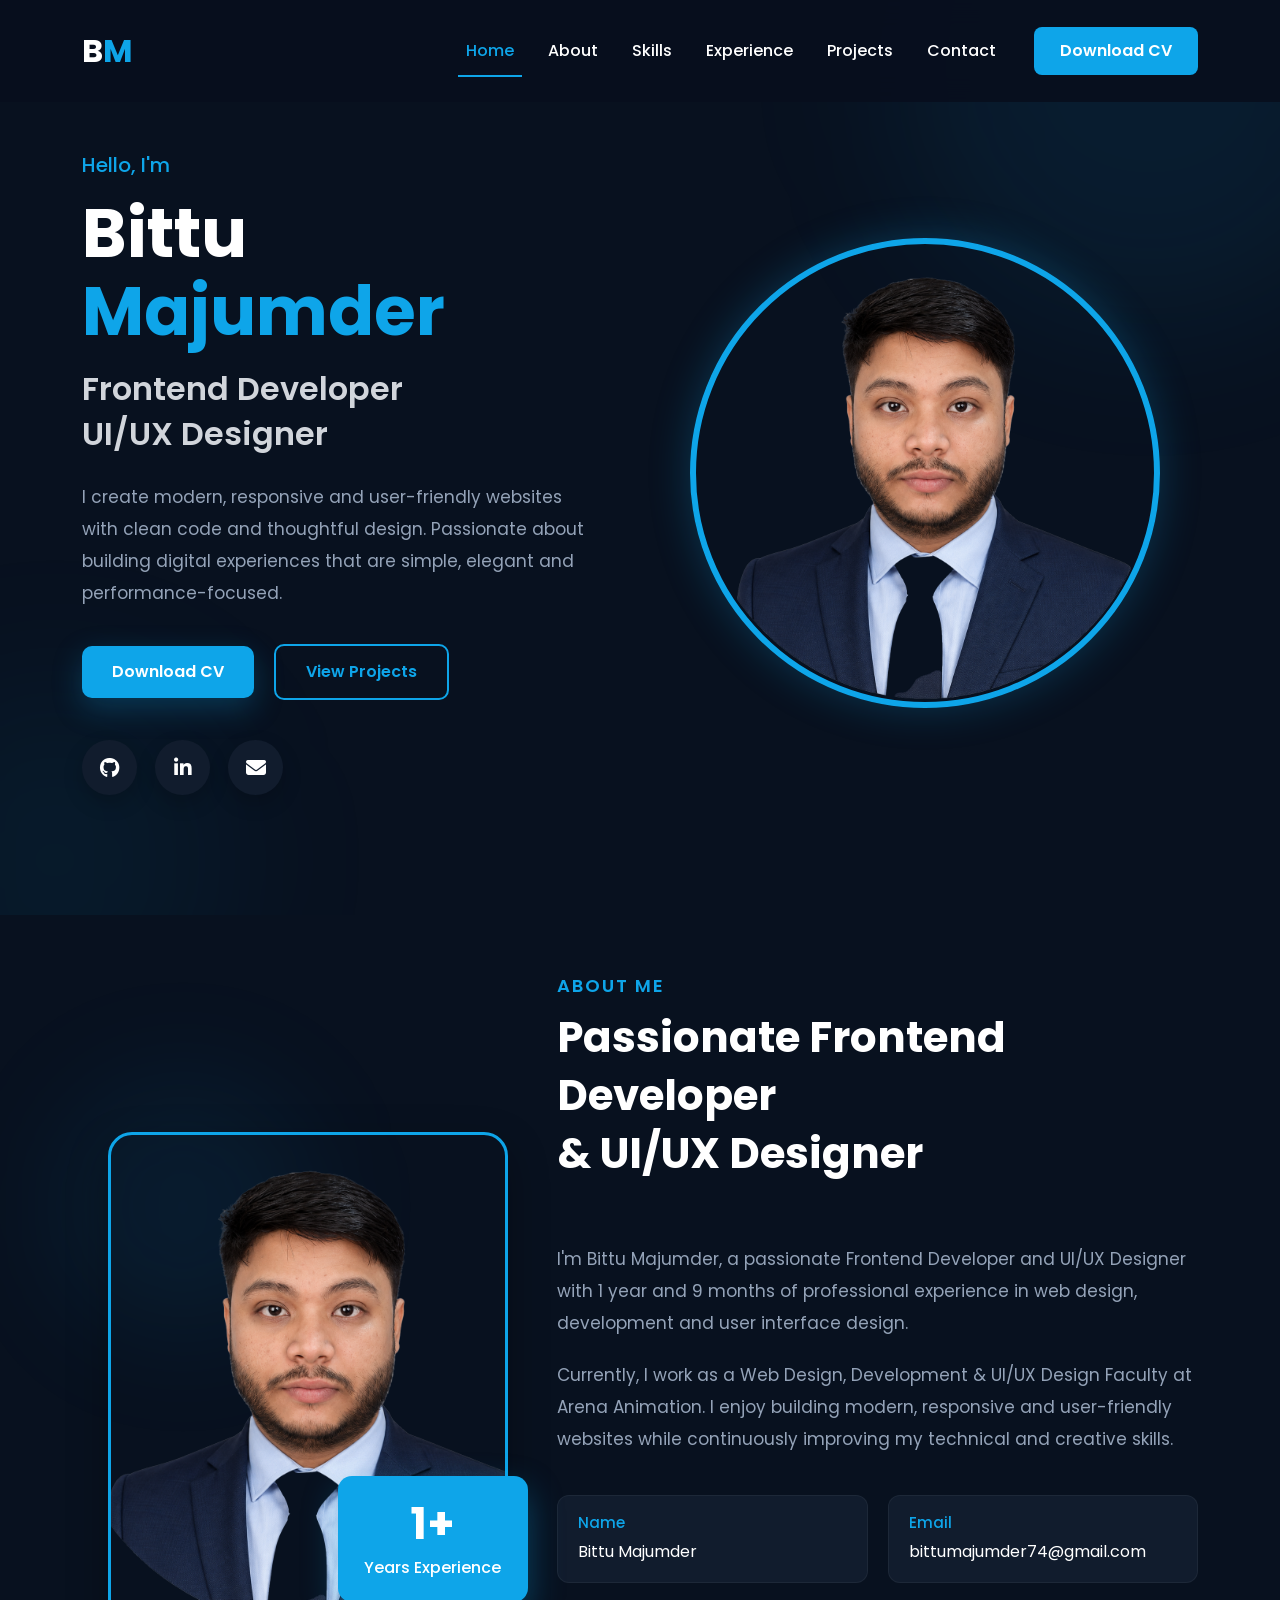
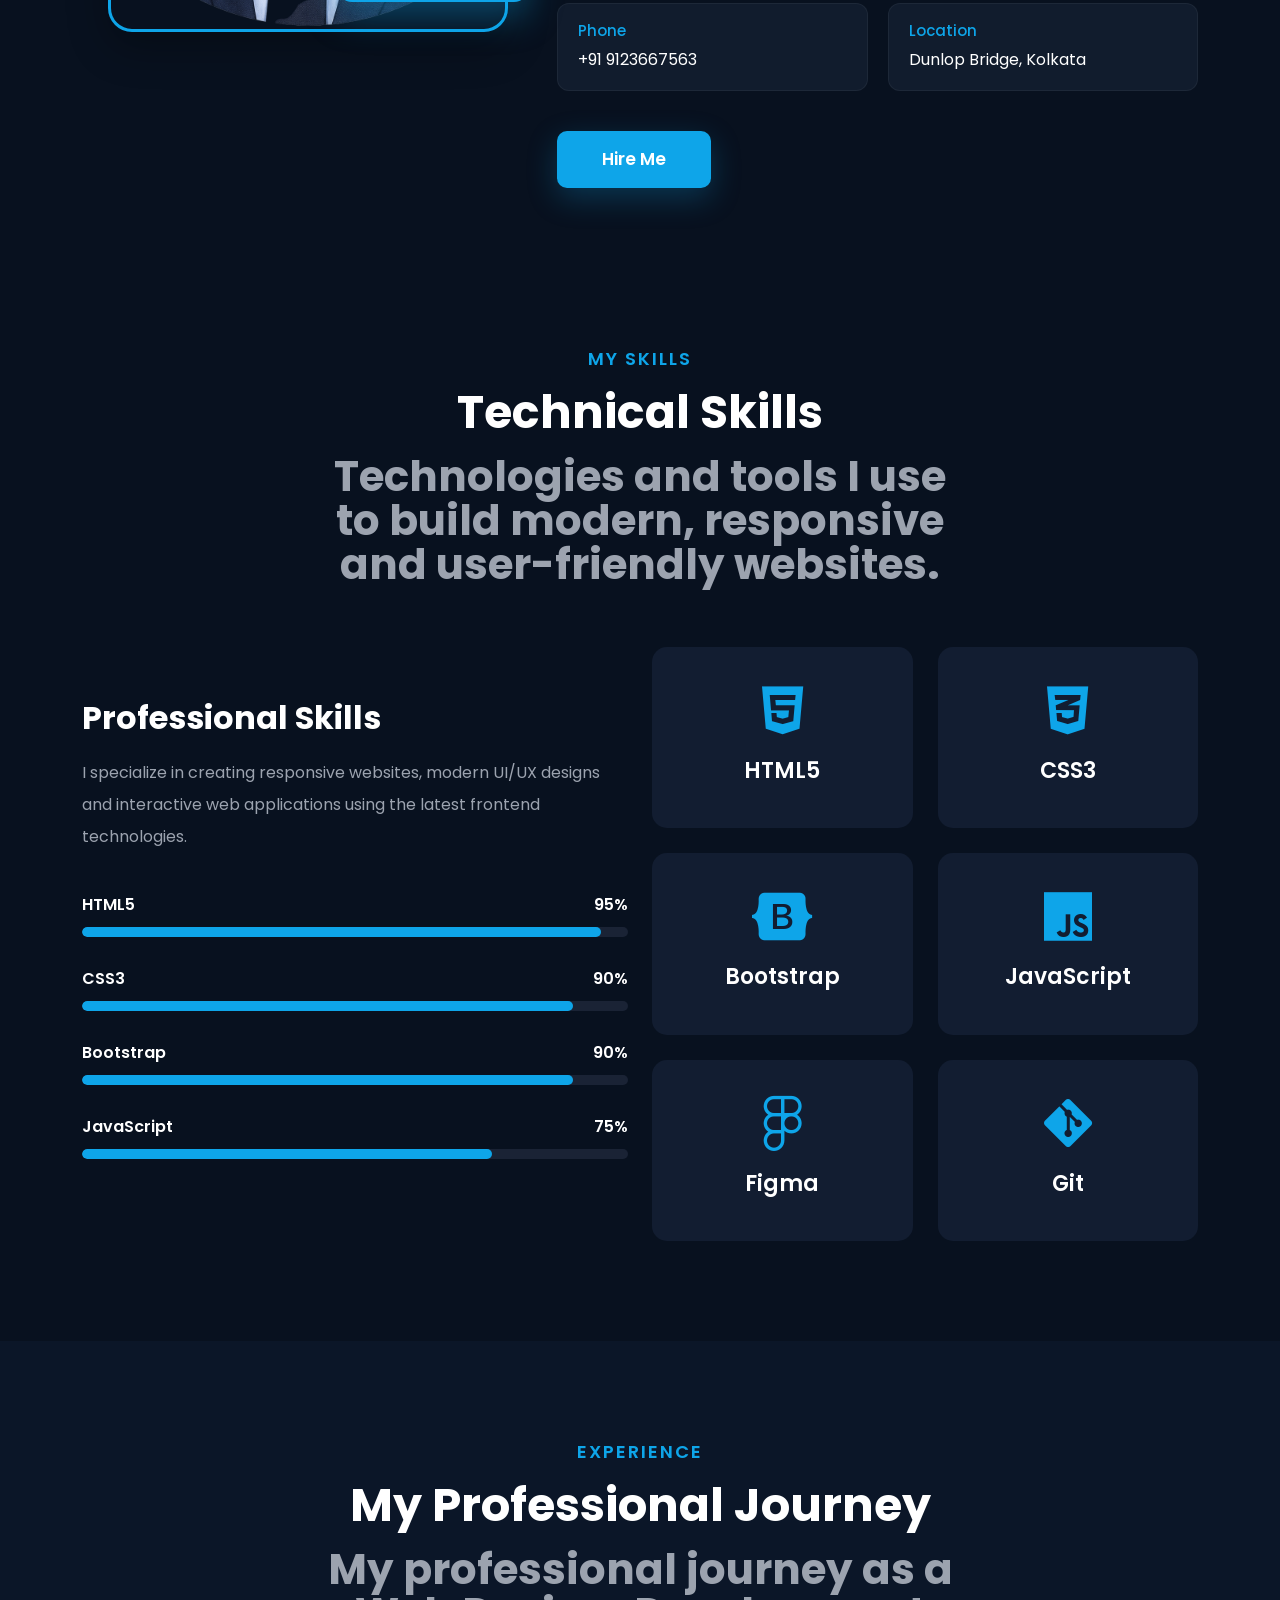
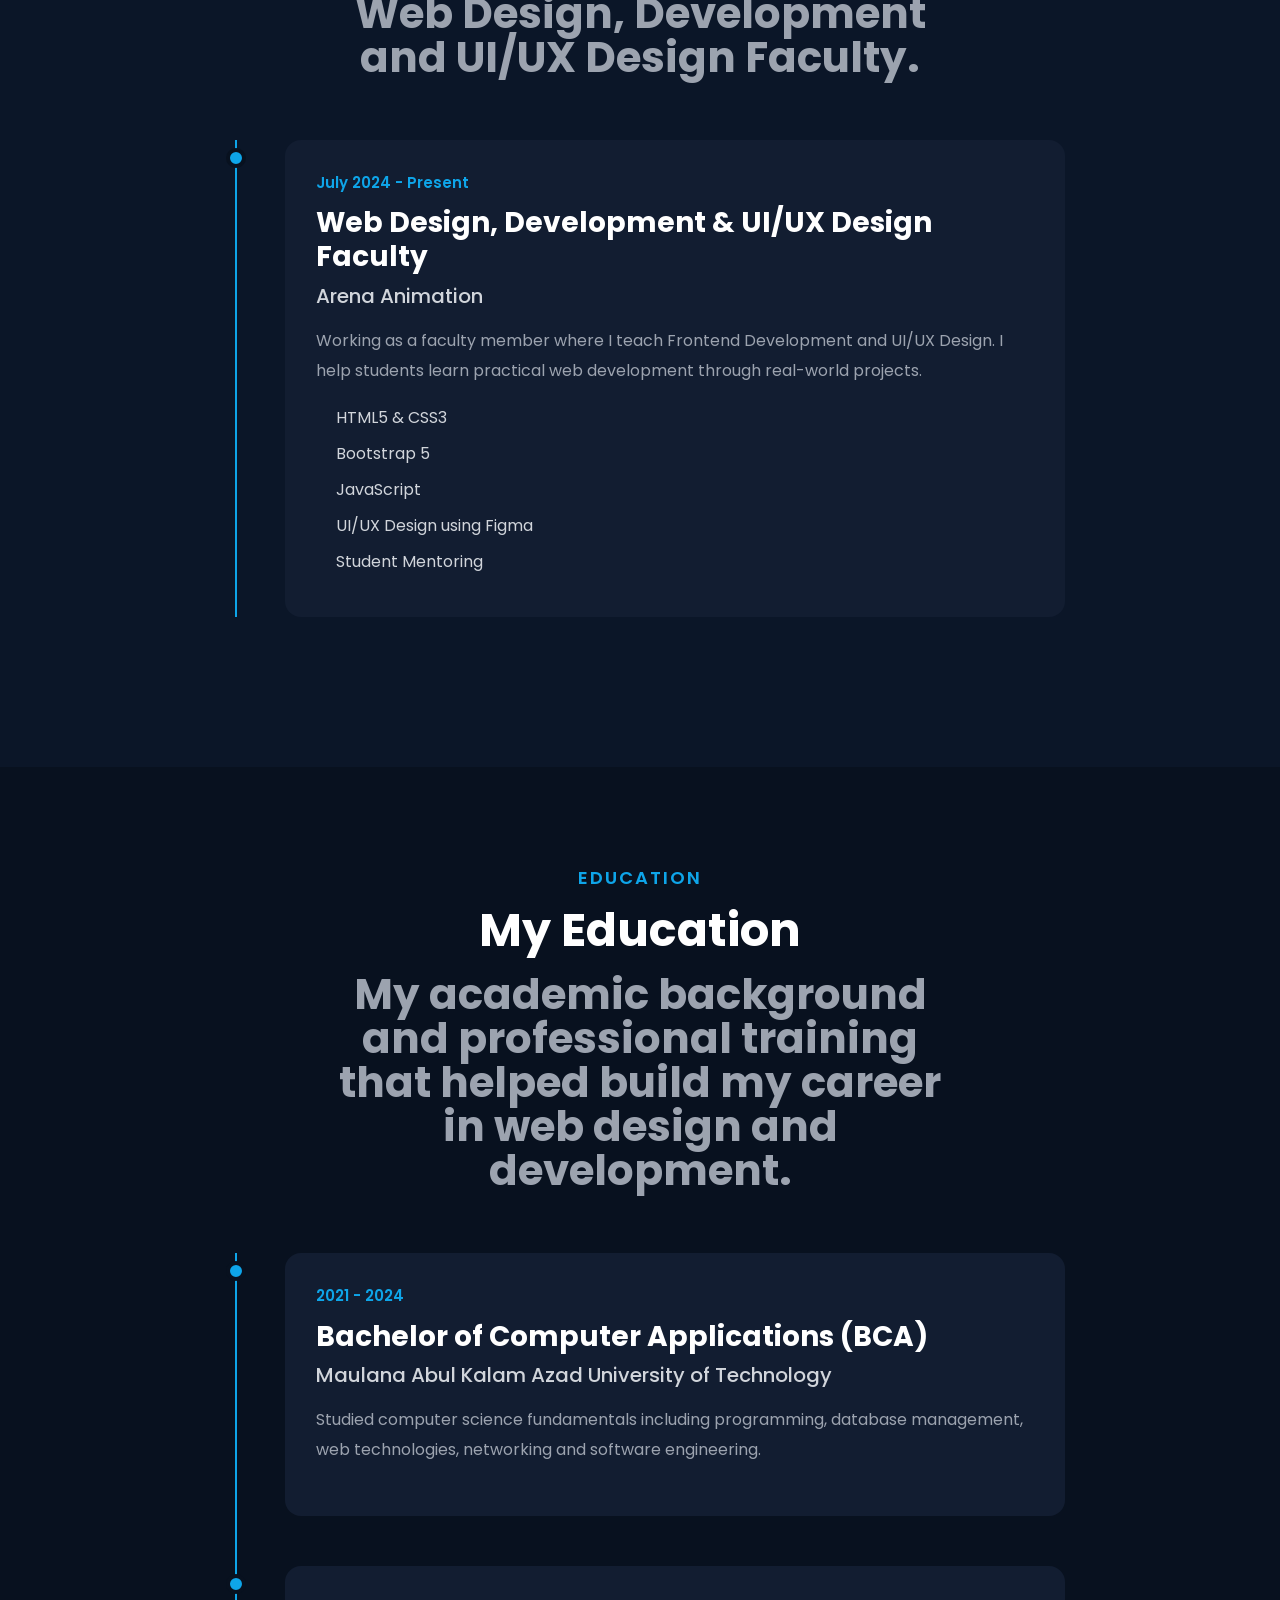
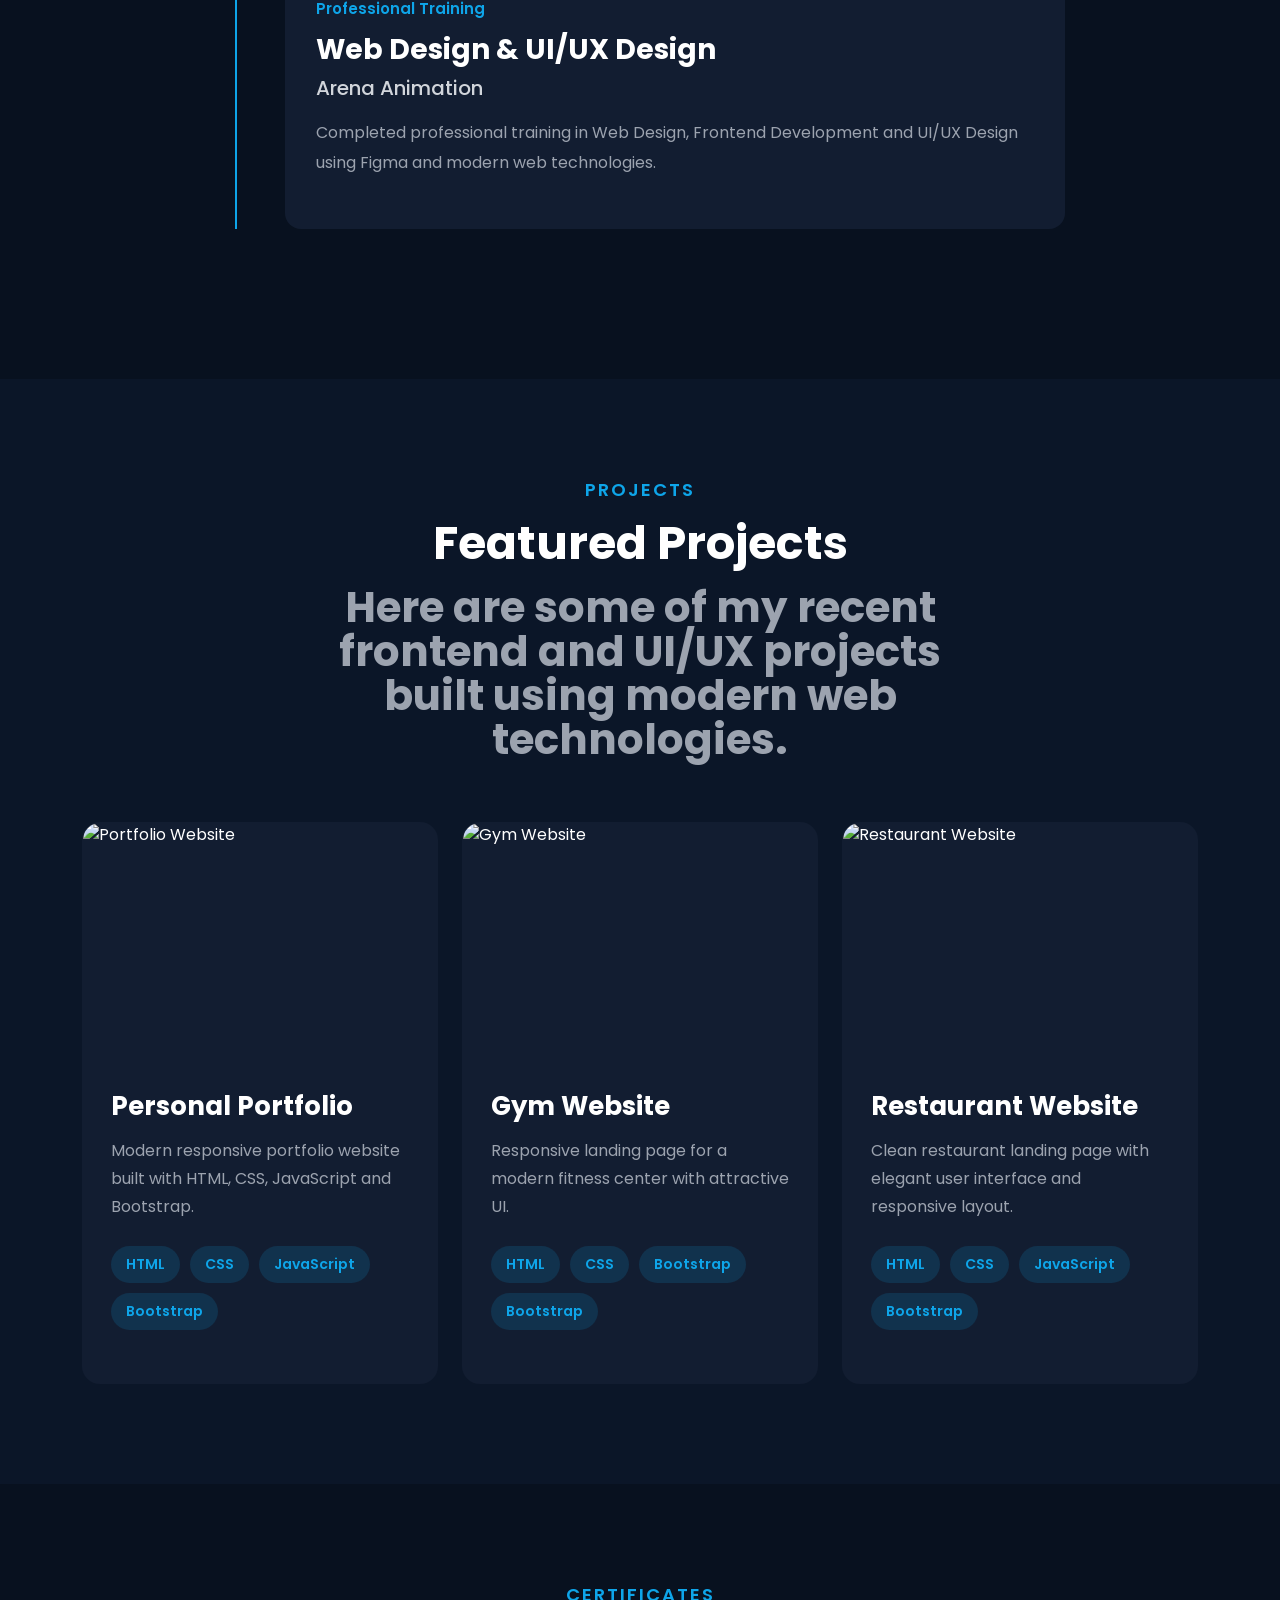
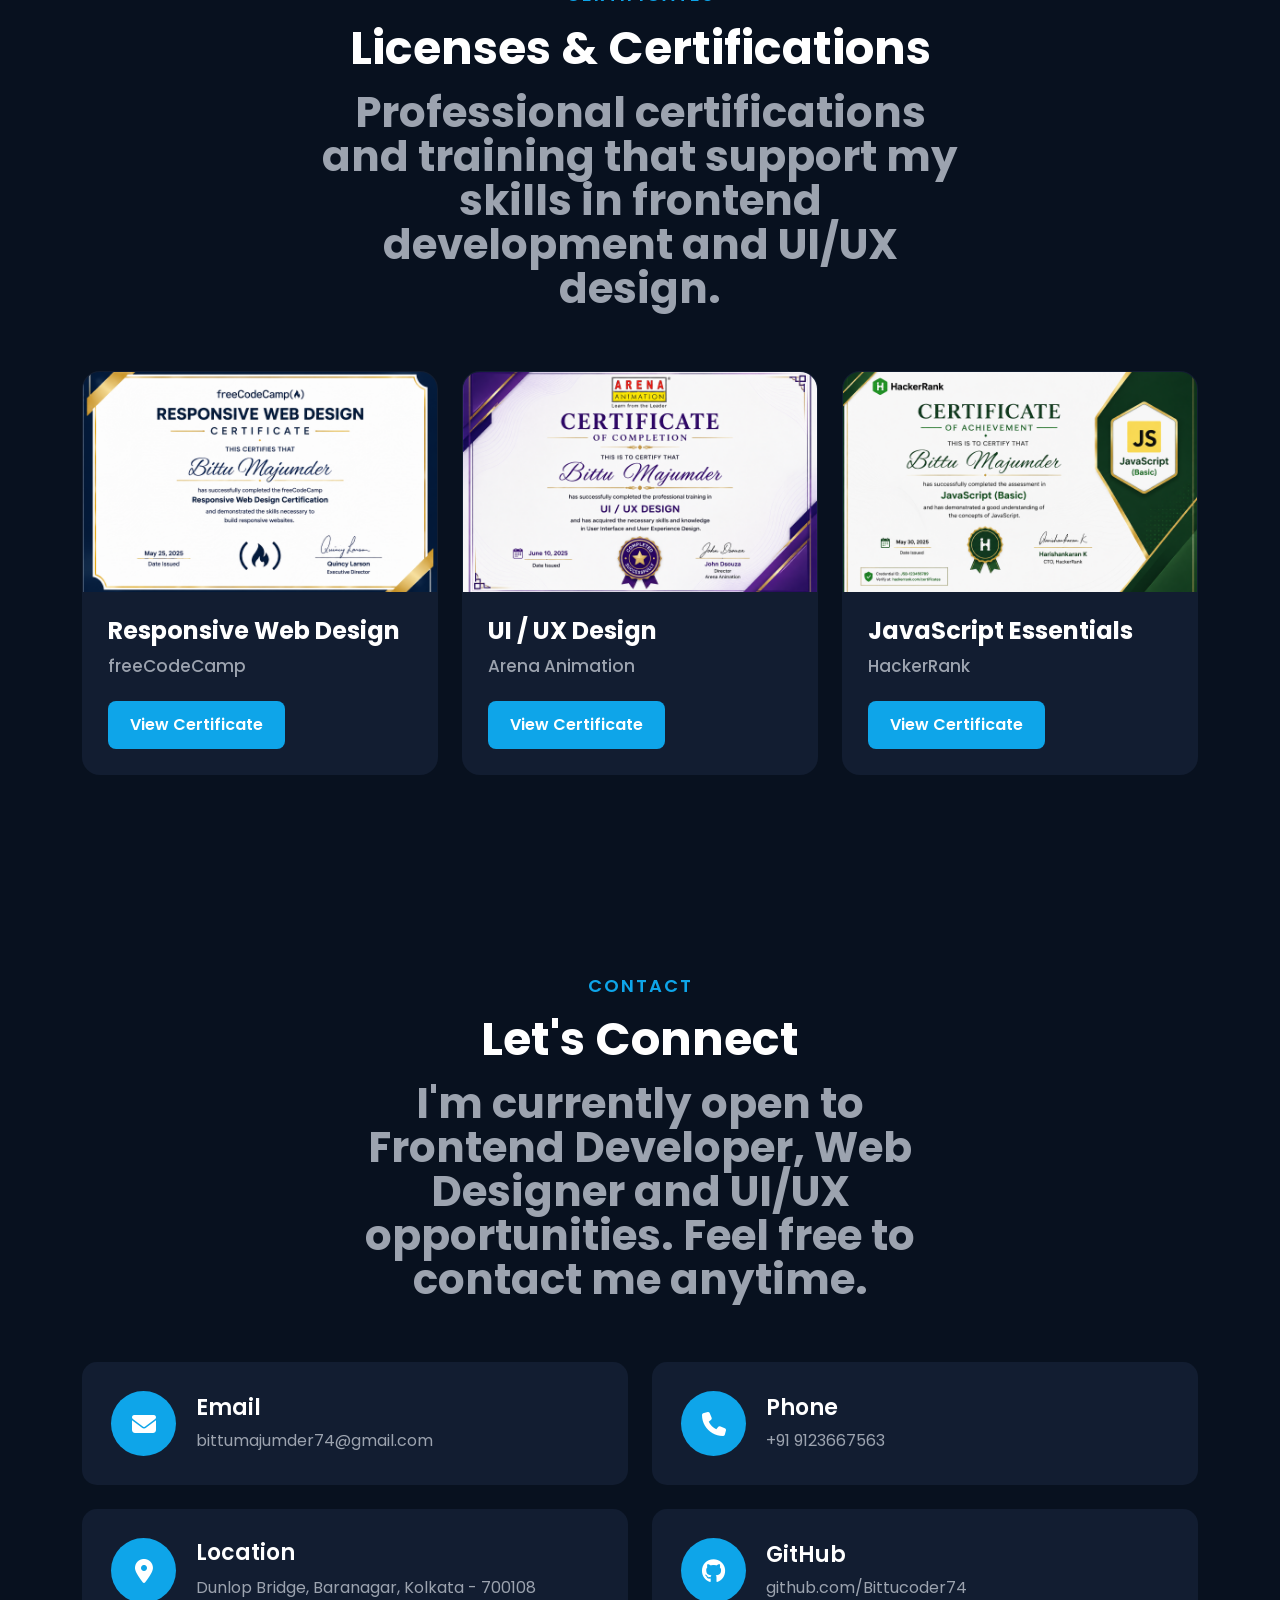
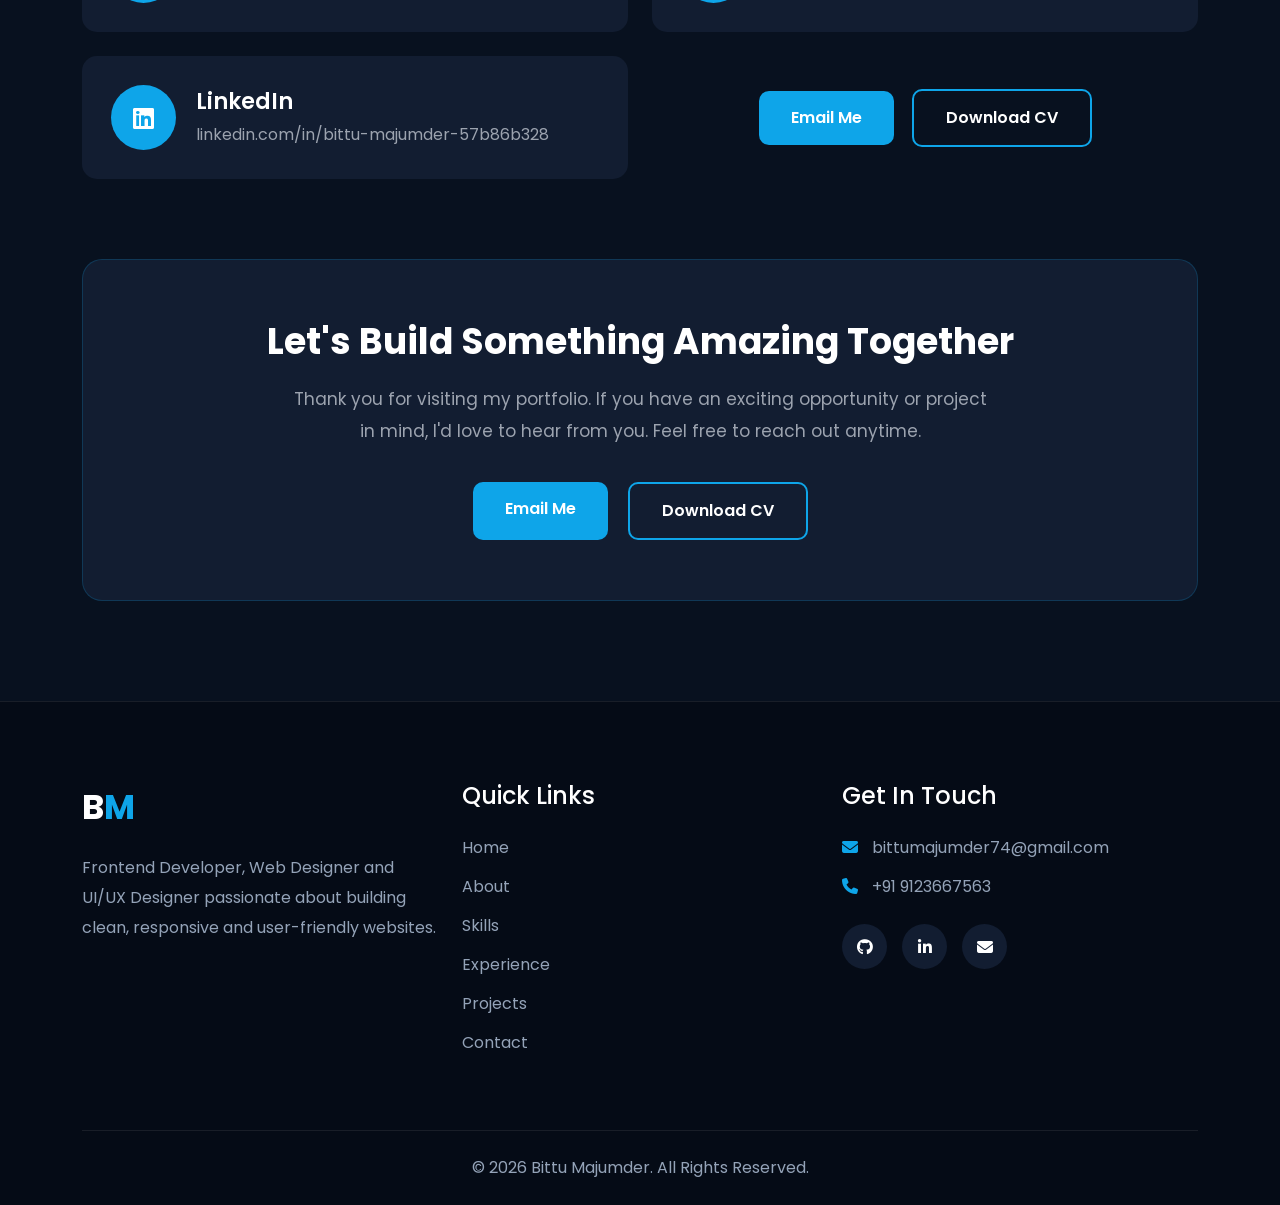
==== commit 2c315434: "Refactor JavaScript and add portfolio interactions" ====
--- a/index.html
+++ b/index.html
@@ -35,8 +35,6 @@
 
 </head>
 
-<script src="https://cdn.jsdelivr.net/npm/@emailjs/browser@4/dist/email.min.js"></script>
-
 <body>
 
     <div id="navbar"></div>
@@ -71,6 +69,18 @@
 
     <script src="js/script.js"></script>
 
+    <!--================================
+
+        Scroll Top Button
+
+=================================-->
+
+<button id="scrollTopBtn">
+
+    <i class="fa-solid fa-arrow-up"></i>
+
+</button>
+
 </body>
 
 </html>
--- a/css/style.css
+++ b/css/style.css
@@ -199,6 +199,12 @@
     background:rgba(8,15,30,.95);
     box-shadow:0 8px 20px rgba(0,0,0,.25);
 
+}
+
+@media only screen and (max-width: 575px){
+    .logo , .menu_btn i{
+        padding:0px 22px ;
+    }
 }
 /*====================================
 
@@ -1997,4 +2003,92 @@
 
     }
 
+}
+
+/*===== MOBILE SCREEN BELOW 575PX */
+
+@media only screen and (max-width: 575px){
+    .hero_left{
+        padding-left: 16px;
+    }
+
+    .about_content{
+        padding: 0px 16px;
+    }
+}
+
+/*====================================
+
+        Scroll To Top
+
+====================================*/
+
+#scrollTopBtn{
+
+    position:fixed;
+
+    right:30px;
+
+    bottom:30px;
+
+    width:50px;
+
+    height:50px;
+
+    border:none;
+
+    border-radius:50%;
+
+    background:#0ea5e9;
+
+    color:#fff;
+
+    font-size:20px;
+
+    cursor:pointer;
+
+    z-index:9999;
+
+    opacity:0;
+
+    visibility:hidden;
+
+    transform:translateY(20px);
+
+    transition:.4s;
+
+    box-shadow:0 10px 25px rgba(0,0,0,.25);
+
+}
+
+#scrollTopBtn:hover{
+
+    background:#0284c7;
+
+    transform:translateY(-5px);
+
+}
+
+#scrollTopBtn.show{
+
+    opacity:1;
+
+    visibility:visible;
+
+    transform:translateY(0);
+
+}
+
+#scrollTopBtn{
+
+    right:20px;
+
+    bottom:20px;
+
+    width:45px;
+
+    height:45px;
+
+    font-size:18px;
+
 }
